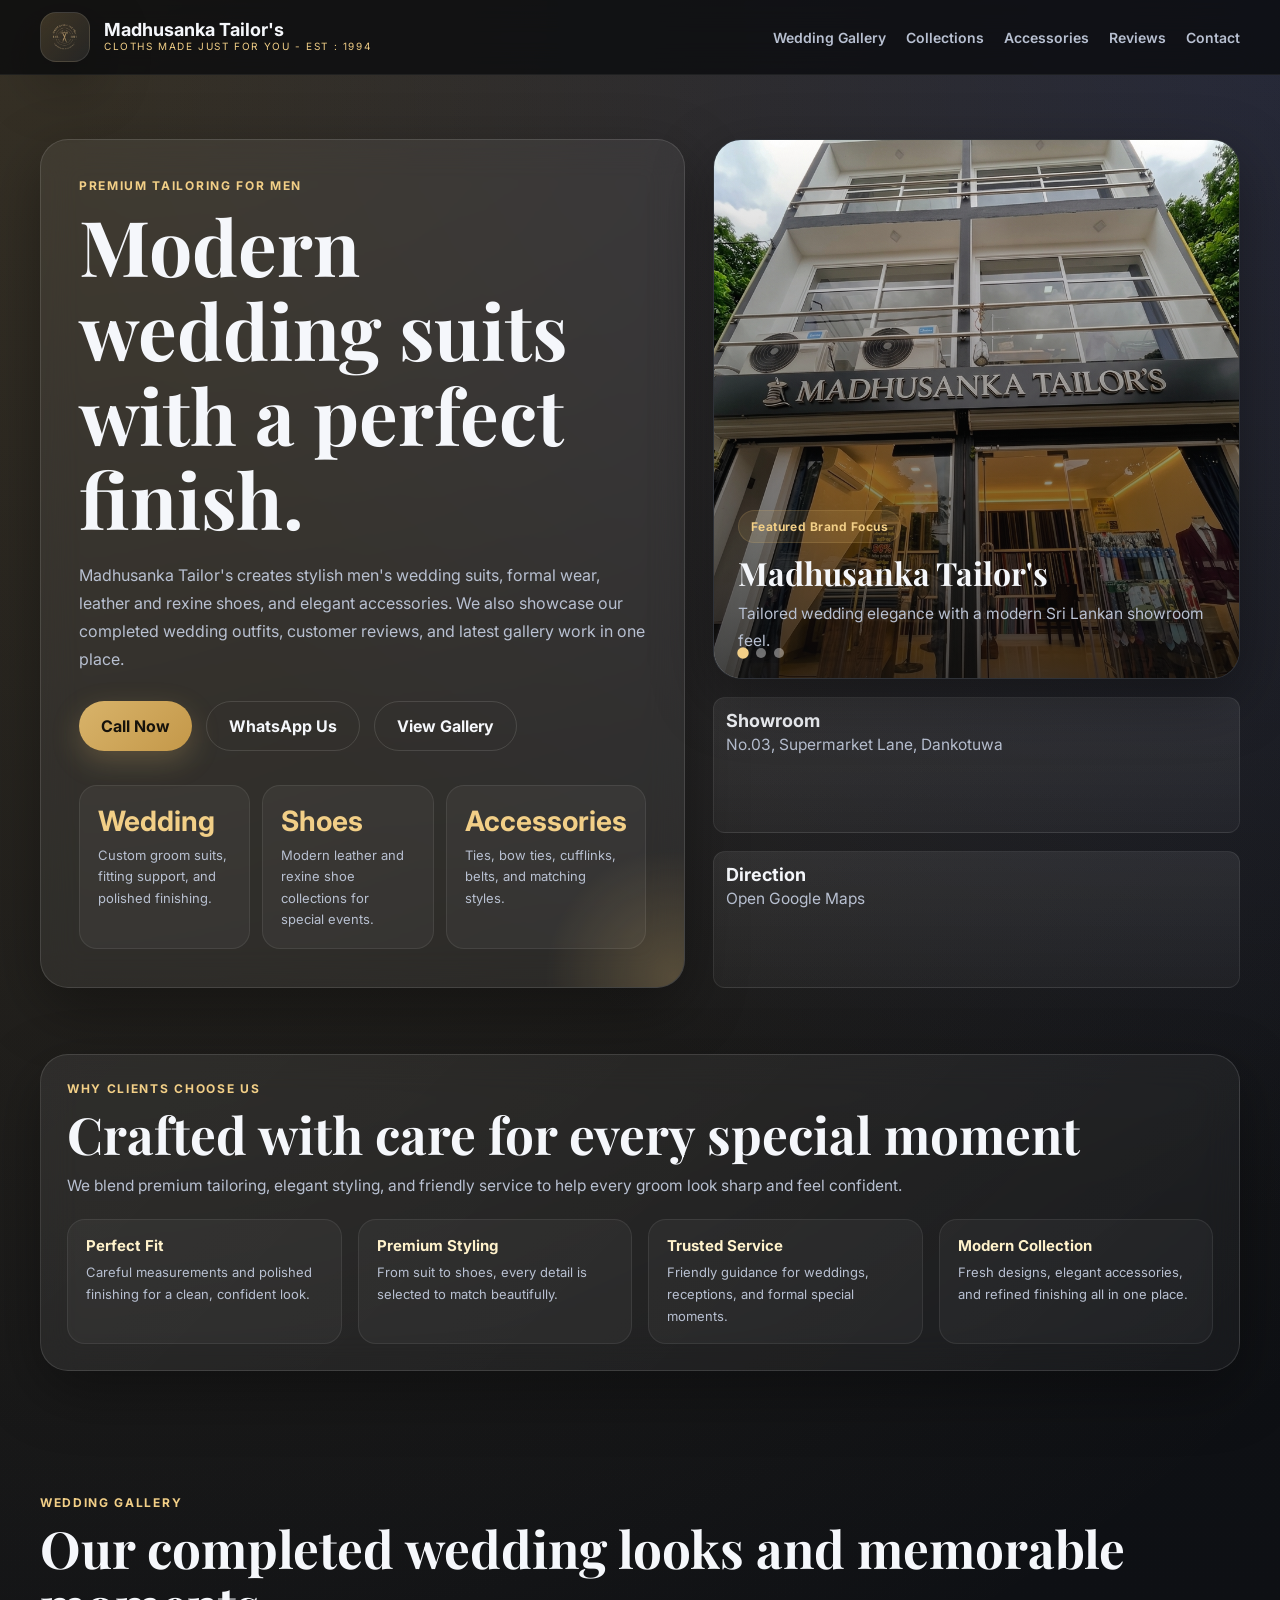
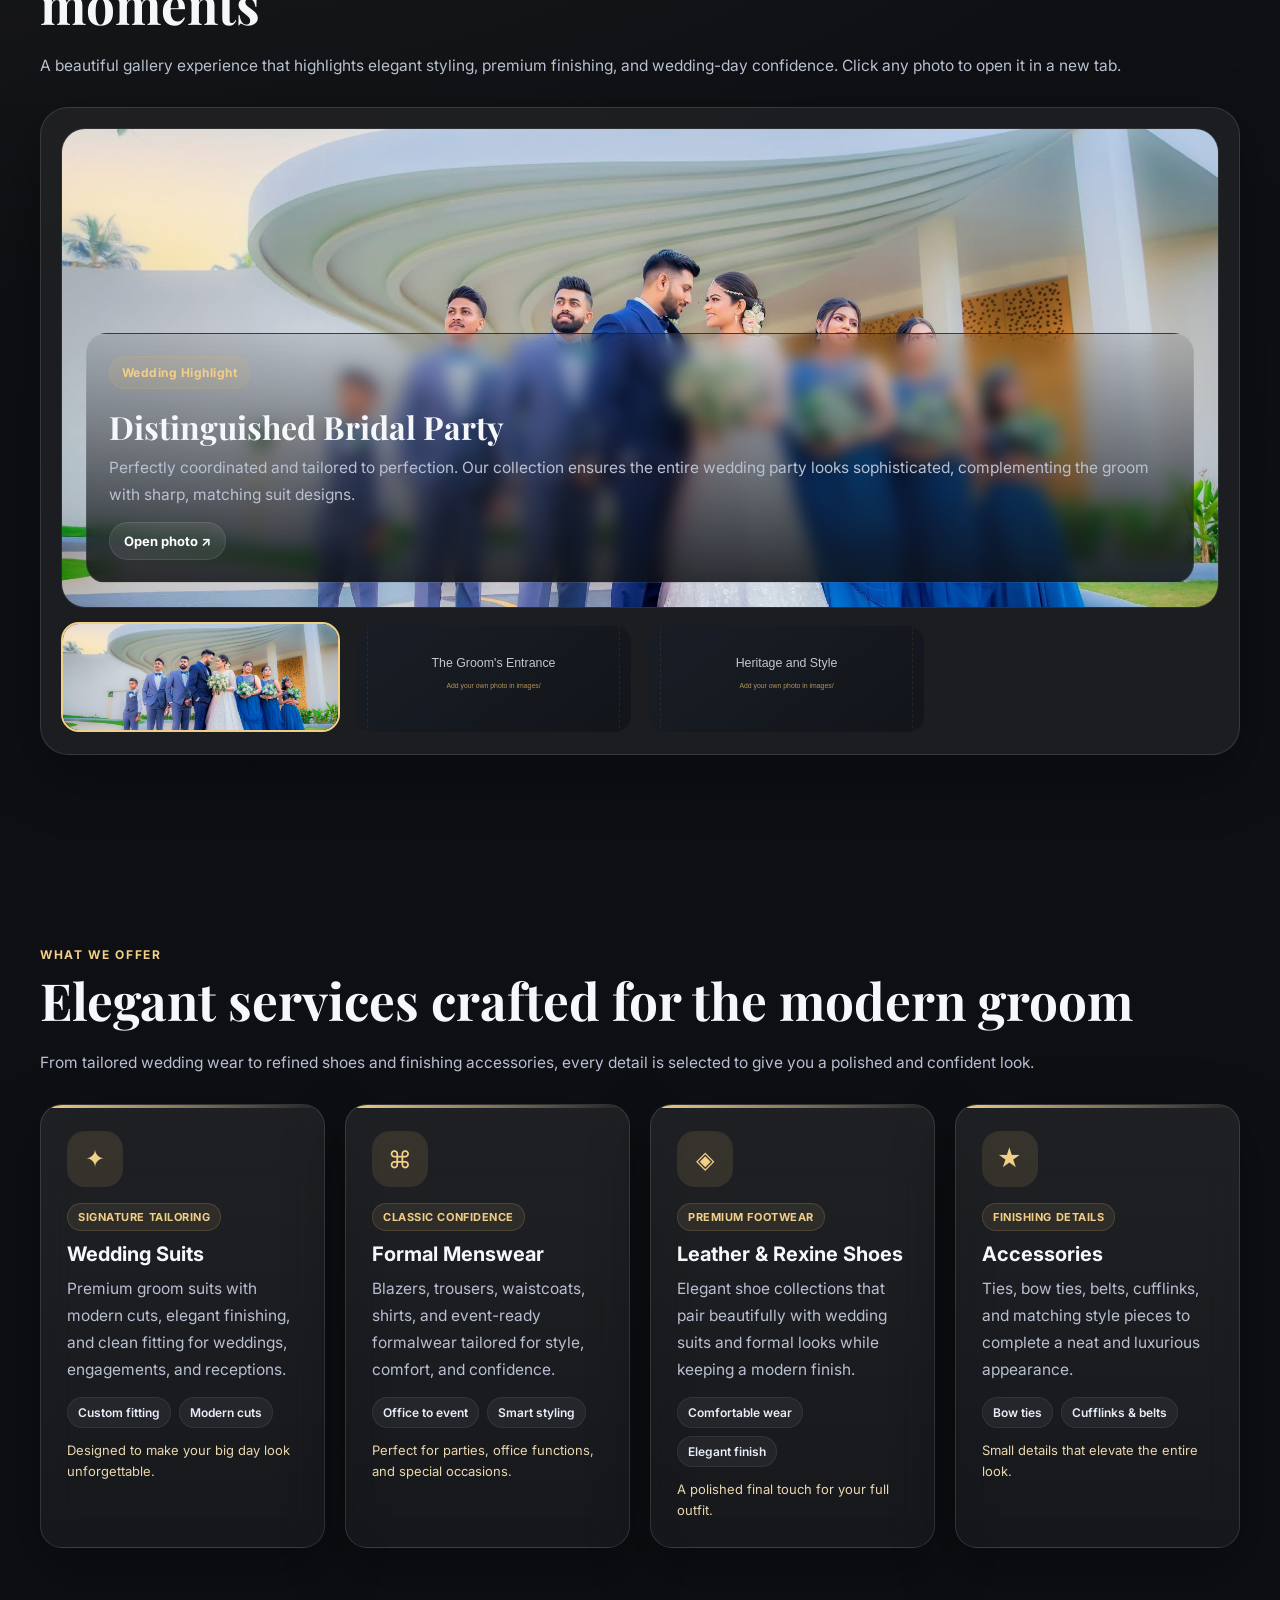
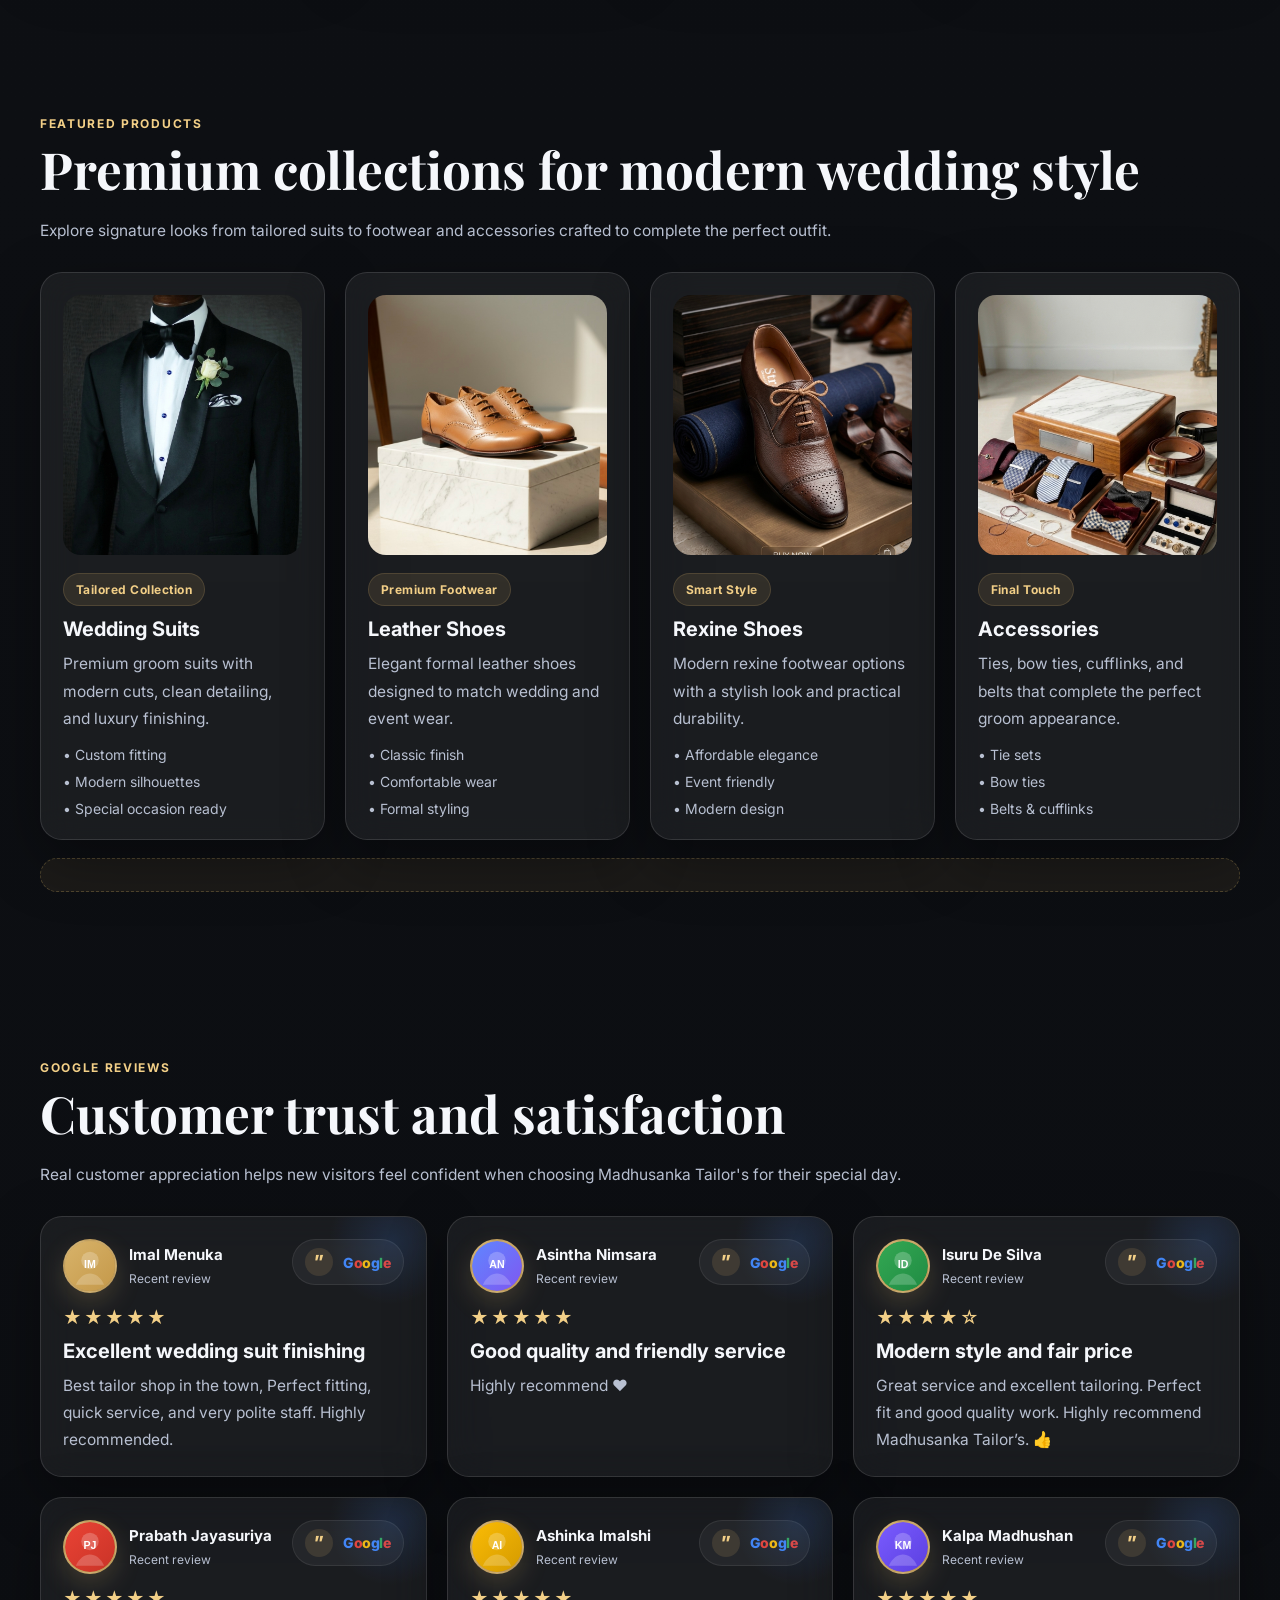
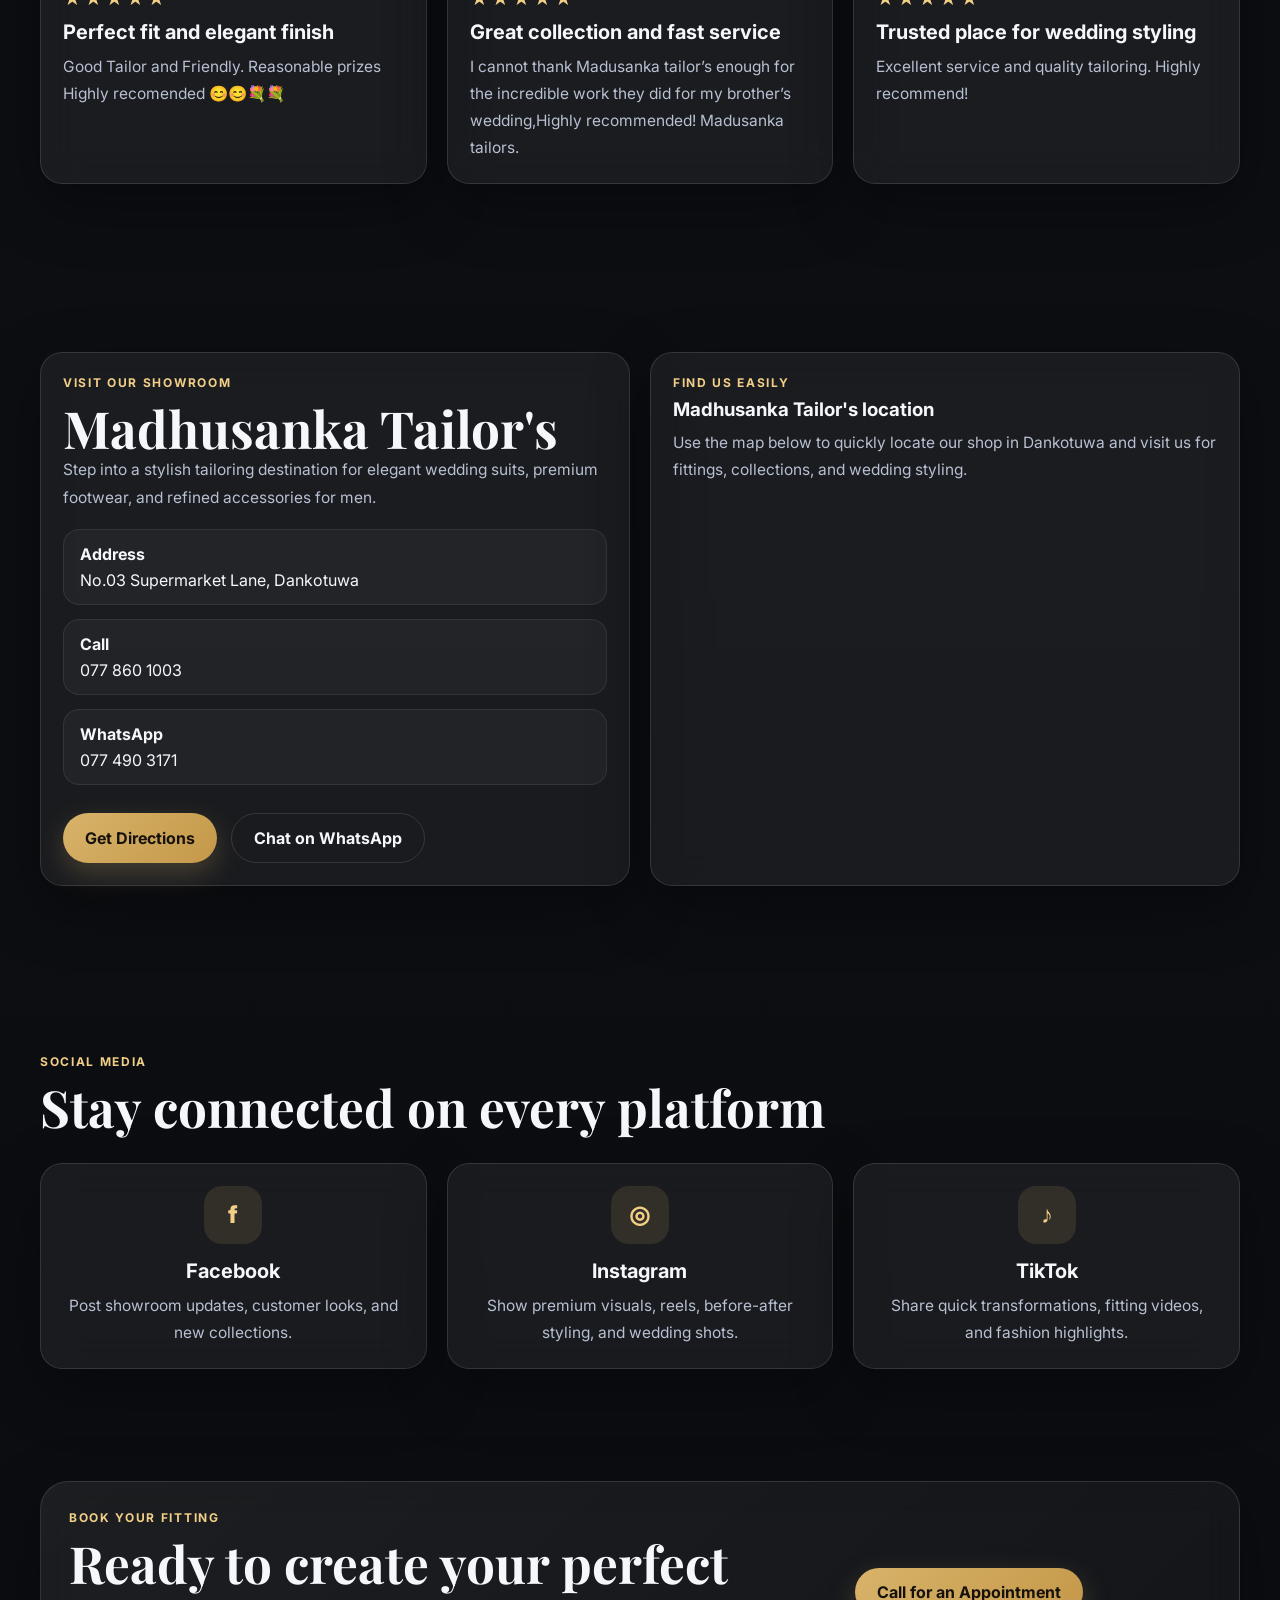
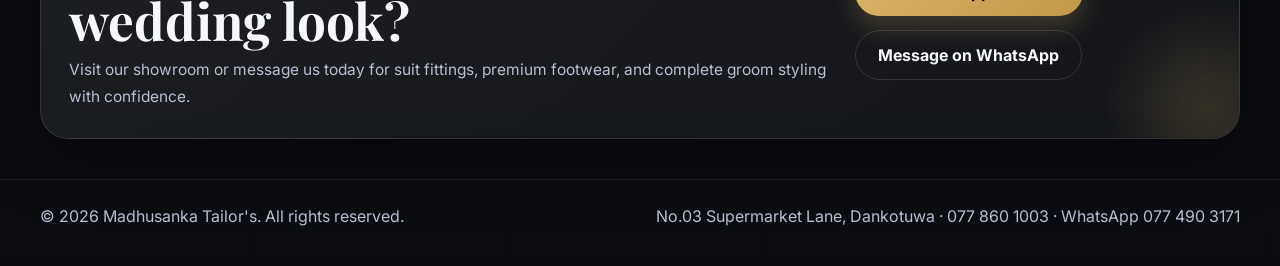
==== index.html @ 4c566489 "Initial commit" ====
<!DOCTYPE html>
<html lang="en">

<head>
  <meta charset="UTF-8" />
  <meta name="viewport" content="width=device-width, initial-scale=1.0" />
  <title>Madhusanka Tailor's</title>
  <link rel="icon" href="images/hero/brandBadge.png" type="image/png" />
  <link rel="preconnect" href="https://fonts.googleapis.com" />
  <link rel="preconnect" href="https://fonts.gstatic.com" crossorigin />
  <link
    href="https://fonts.googleapis.com/css2?family=Inter:wght@400;500;600;700;800&family=Playfair+Display:wght@600;700;800&display=swap"
    rel="stylesheet" />
  <link rel="stylesheet" href="style.css" />
</head>

<body>
  <header class="topbar">
    <div class="container nav">
      <a href="#home" class="brand">
        <div class="brand-badge">
          <img src="images/hero/brandBadge.png" alt="Madhusanka Tailor's" />
        </div>
        <div>
          <strong>Madhusanka Tailor's</strong>
          <small>cloths made just for you - EST : 1994</small>
        </div>
      </a>

      <nav class="nav-links">
        <a href="#gallery">Wedding Gallery</a>
        <a href="#collections">Collections</a>
        <a href="#accessories">Accessories</a>
        <a href="#reviews">Reviews</a>
        <a href="#contact">Contact</a>
      </nav>
    </div>
  </header>

  <main>
    <section class="hero" id="home">
      <div class="container hero-grid">
        <div class="hero-panel hero-copy">
          <div class="eyebrow">Premium tailoring for men</div>
          <h1>Modern wedding suits with a perfect finish.</h1>
          <p class="lead">
            Madhusanka Tailor's creates stylish men's wedding suits, formal wear, leather and rexine shoes, and elegant
            accessories. We also showcase our completed wedding outfits, customer reviews, and latest gallery work in
            one place.
          </p>

          <div class="btns">
            <a class="btn btn-primary" href="#" data-link="phone">Call Now</a>
            <a class="btn btn-secondary" href="#" data-link="whatsapp">WhatsApp Us</a>
            <a class="btn btn-secondary" href="#gallery">View Gallery</a>
          </div>

          <div class="hero-stats">
            <div class="stat">
              <strong>Wedding</strong>
              <span>Custom groom suits, fitting support, and polished finishing.</span>
            </div>
            <div class="stat">
              <strong>Shoes</strong>
              <span>Modern leather and rexine shoe collections for special events.</span>
            </div>
            <div class="stat">
              <strong>Accessories</strong>
              <span>Ties, bow ties, cufflinks, belts, and matching styles.</span>
            </div>
          </div>
        </div>

        <div class="hero-side">
          <div class="showcase">
            <img class="showcase-photo" id="heroSliderImage" src="images/hero/hero.png" alt="Showroom cover"
              data-fallback-label="Showroom cover" />

            <div class="hero-slider-dots" id="heroSliderDots"></div>
            <div class="showcase-text">
              <span class="tag">Featured Brand Focus</span>
              <h3>Madhusanka Tailor's</h3>
              <p>Tailored wedding elegance with a modern Sri Lankan showroom feel.</p>
            </div>
          </div>

          <div class="quick-grid">
            <div class="quick-box">
              <strong>Showroom</strong>
              <p>No.03, Supermarket Lane, Dankotuwa</p>
            </div>
            <div class="quick-box">
              <strong>Direction</strong>
              <p><a href="#" data-link="maps">Open Google Maps</a></p>
            </div>
          </div>
        </div>
      </div>
    </section>

    <section class="section section-compact">
      <div class="container">
        <div class="highlight-band reveal">
          <div class="highlight-intro">
            <div class="eyebrow">Why clients choose us</div>
            <h2>Crafted with care for every special moment</h2>
            <p>We blend premium tailoring, elegant styling, and friendly service to help every groom look sharp and feel
              confident.</p>
          </div>

          <div class="highlight-grid">
            <article class="highlight-item">
              <strong>Perfect Fit</strong>
              <span>Careful measurements and polished finishing for a clean, confident look.</span>
            </article>
            <article class="highlight-item">
              <strong>Premium Styling</strong>
              <span>From suit to shoes, every detail is selected to match beautifully.</span>
            </article>
            <article class="highlight-item">
              <strong>Trusted Service</strong>
              <span>Friendly guidance for weddings, receptions, and formal special moments.</span>
            </article>
            <article class="highlight-item">
              <strong>Modern Collection</strong>
              <span>Fresh designs, elegant accessories, and refined finishing all in one place.</span>
            </article>
          </div>
        </div>
      </div>
    </section>

    <section class="section" id="gallery">
      <div class="container">
        <div class="section-head">
          <div>
            <div class="eyebrow">Wedding gallery</div>
            <h2>Our completed wedding looks and memorable moments</h2>
          </div>
          <p>A beautiful gallery experience that highlights elegant styling, premium finishing, and wedding-day
            confidence. Click any photo to open it in a new tab.</p>
        </div>
        <div class="wedding-slider card reveal">
          <div class="slider-main">
            <a id="sliderImageLink" class="slider-image-link" href="#" target="_blank" rel="noopener noreferrer"
              aria-label="Open wedding gallery photo in a new tab">
              <img id="sliderImage" src="" alt="Wedding gallery preview" />
            </a>
            <div class="slider-overlay">
              <span class="tag">Wedding Highlight</span>
              <h3 id="sliderTitle"></h3>
              <p id="sliderText"></p>
              <a id="sliderOpenLink" class="gallery-open-btn" href="#" target="_blank" rel="noopener noreferrer">Open
                photo ↗</a>
            </div>
          </div>
          <div class="slider-thumbs" id="sliderThumbs"></div>
        </div>

        <!-- <div class="gallery-grid" id="galleryGrid"></div>
        <div class="editor-note gallery-note">Tap any main gallery card to open its own wedding photo collection in a new tab. Later, you can replace those collection photos with your own images.</div>
      </div> -->
    </section>

    <section class="section" id="collections">
      <div class="container">
        <div class="section-head">
          <div>
            <div class="eyebrow">What we offer</div>
            <h2>Elegant services crafted for the modern groom</h2>
          </div>
          <p>From tailored wedding wear to refined shoes and finishing accessories, every detail is selected to give you
            a polished and confident look.</p>
        </div>

        <div class="grid-4">
          <article class="feature reveal">
            <div class="feature-icon">✦</div>
            <span class="feature-tag">Signature tailoring</span>
            <h3>Wedding Suits</h3>
            <p>Premium groom suits with modern cuts, elegant finishing, and clean fitting for weddings, engagements, and
              receptions.</p>
            <div class="feature-list">
              <span>Custom fitting</span>
              <span>Modern cuts</span>
            </div>
            <div class="feature-note">Designed to make your big day look unforgettable.</div>
          </article>

          <article class="feature reveal">
            <div class="feature-icon">⌘</div>
            <span class="feature-tag">Classic confidence</span>
            <h3>Formal Menswear</h3>
            <p>Blazers, trousers, waistcoats, shirts, and event-ready formalwear tailored for style, comfort, and
              confidence.</p>
            <div class="feature-list">
              <span>Office to event</span>
              <span>Smart styling</span>
            </div>
            <div class="feature-note">Perfect for parties, office functions, and special occasions.</div>
          </article>

          <article class="feature reveal">
            <div class="feature-icon">◈</div>
            <span class="feature-tag">Premium footwear</span>
            <h3>Leather & Rexine Shoes</h3>
            <p>Elegant shoe collections that pair beautifully with wedding suits and formal looks while keeping a modern
              finish.</p>
            <div class="feature-list">
              <span>Comfortable wear</span>
              <span>Elegant finish</span>
            </div>
            <div class="feature-note">A polished final touch for your full outfit.</div>
          </article>

          <article class="feature reveal">
            <div class="feature-icon">★</div>
            <span class="feature-tag">Finishing details</span>
            <h3>Accessories</h3>
            <p>Ties, bow ties, belts, cufflinks, and matching style pieces to complete a neat and luxurious appearance.
            </p>
            <div class="feature-list">
              <span>Bow ties</span>
              <span>Cufflinks & belts</span>
            </div>
            <div class="feature-note">Small details that elevate the entire look.</div>
          </article>
        </div>
      </div>
    </section>

    <section class="section" id="accessories">
      <div class="container">
        <div class="section-head">
          <div>
            <div class="eyebrow">Featured products</div>
            <h2>Premium collections for modern wedding style</h2>
          </div>
          <p>Explore signature looks from tailored suits to footwear and accessories crafted to complete the perfect
            outfit.</p>
        </div>
        <div class="product-grid" id="productGrid"></div>
        <div class="editor-note">

        </div>
      </div>
    </section>

    <section class="section" id="reviews">
      <div class="container">
        <div class="section-head">
          <div>
            <div class="eyebrow">Google reviews</div>
            <h2>Customer trust and satisfaction</h2>
          </div>
          <p>Real customer appreciation helps new visitors feel confident when choosing Madhusanka Tailor's for their
            special day.</p>
        </div>
        <div class="review-grid" id="reviewGrid"></div>
      </div>
    </section>

    <section class="section" id="contact">
      <div class="container contact-grid">
        <div class="contact-card reveal">
          <div class="eyebrow">Visit our showroom</div>
          <h2>Madhusanka Tailor's</h2>
          <p>Step into a stylish tailoring destination for elegant wedding suits, premium footwear, and refined
            accessories for men.</p>

          <div class="contact-list">
            <div class="contact-item">
              <strong>Address</strong>
              <span>No.03 Supermarket Lane, Dankotuwa</span>
            </div>
            <div class="contact-item">
              <strong>Call</strong>
              <a href="#" data-link="phone">077 860 1003</a>
            </div>
            <div class="contact-item">
              <strong>WhatsApp</strong>
              <a href="#" data-link="whatsapp">077 490 3171</a>
            </div>
          </div>

          <div class="btns">
            <a class="btn btn-primary" href="#" data-link="maps">Get Directions</a>
            <a class="btn btn-secondary" href="#" data-link="whatsapp">Chat on WhatsApp</a>
          </div>
        </div>

        <div class="map-card reveal">
          <div class="eyebrow">Find us easily</div>
          <h3 style="margin-bottom: 8px">Madhusanka Tailor's location</h3>
          <p>Use the map below to quickly locate our shop in Dankotuwa and visit us for fittings, collections, and
            wedding styling.</p>
          <iframe title="Madhusanka Tailor's map preview"
            src="https://www.google.com/maps?q=Madhusanka%20Tailor's%20Dankotuwa&z=17&output=embed" loading="lazy"
            referrerpolicy="no-referrer-when-downgrade"></iframe>
        </div>
      </div>
    </section>

    <section class="section" id="socials">
      <div class="container">
        <div class="section-head">
          <div>
            <div class="eyebrow">Social media</div>
            <h2>Stay connected on every platform</h2>
          </div>
        </div>

        <div class="social-grid">
          <a class="social-card" href="https://www.facebook.com/profile.php?id=100064768060664&mibextid=wwXIfr&mibextid=wwXIfr" data-link="facebook">
            <div class="social-icon">f</div>
            <h3>Facebook</h3>
            <p>Post showroom updates, customer looks, and new collections.</p>
          </a>

          <a class="social-card" href="https://www.instagram.com/madhusanka_tailors" data-link="instagram">
            <div class="social-icon">◎</div>
            <h3>Instagram</h3>
            <p>Show premium visuals, reels, before-after styling, and wedding shots.</p>
          </a>

          <a class="social-card" href="https://www.tiktok.com/@madhusanka.tailor" data-link="tiktok">
            <div class="social-icon">♪</div>
            <h3>TikTok</h3>
            <p>Share quick transformations, fitting videos, and fashion highlights.</p>
          </a>
        </div>
      </div>
    </section>

    <section class="section section-compact">
      <div class="container">
        <div class="cta-panel reveal">
          <div>
            <div class="eyebrow">Book your fitting</div>
            <h2>Ready to create your perfect wedding look?</h2>
            <p>Visit our showroom or message us today for suit fittings, premium footwear, and complete groom styling
              with confidence.</p>
          </div>
          <div class="btns">
            <a class="btn btn-primary" href="#" data-link="phone">Call for an Appointment</a>
            <a class="btn btn-secondary" href="#" data-link="whatsapp">Message on WhatsApp</a>
          </div>
        </div>
      </div>
    </section>
  </main>

  <button class="back-to-top" id="backToTop" aria-label="Back to top">↑</button>

  <footer class="footer">
    <div class="container footer-wrap">
      <div>© <span id="year"></span> Madhusanka Tailor's. All rights reserved.</div>
      <div>No.03 Supermarket Lane, Dankotuwa · 077 860 1003 · WhatsApp 077 490 3171</div>
    </div>
  </footer>

  <script src="script.js"></script>
</body>

</html>
---- style.css ----
:root {
  --bg: #0f1115;
  --bg-soft: #161a22;
  --card: rgba(255, 255, 255, 0.06);
  --card-strong: rgba(255, 255, 255, 0.09);
  --text: #f5f7fb;
  --muted: #b8c0d1;
  --gold: #d8b36a;
  --gold-strong: #f2cf87;
  --line: rgba(255, 255, 255, 0.12);
  --shadow: 0 20px 60px rgba(0, 0, 0, 0.35);
  --radius-xl: 28px;
  --radius-lg: 22px;
  --radius-md: 16px;
  --container: 1200px;
}

* {
  box-sizing: border-box;
}

html {
  scroll-behavior: smooth;
}

body {
  margin: 0;
  font-family: Inter, sans-serif;
  background:
    radial-gradient(circle at top left, rgba(216, 179, 106, 0.2), transparent 28%),
    radial-gradient(circle at top right, rgba(96, 123, 255, 0.14), transparent 18%),
    linear-gradient(180deg, #0f1115 0%, #0b0d11 100%);
  color: var(--text);
}

a {
  color: inherit;
  text-decoration: none;
}

img {
  max-width: 100%;
  display: block;
}

button {
  font: inherit;
}

.container {
  width: min(calc(100% - 32px), var(--container));
  margin: 0 auto;
}

.section {
  padding: 84px 0;
}

.section-compact {
  padding: 28px 0 40px;
}

.section-head {
  display: flex;
  justify-content: space-between;
  align-items: end;
  gap: 20px;
  margin-bottom: 28px;
  flex-wrap: wrap;
}

.eyebrow {
  color: var(--gold-strong);
  font-weight: 700;
  letter-spacing: 0.14em;
  text-transform: uppercase;
  font-size: 12px;
  margin-bottom: 10px;
}

h1,
h2,
h3 {
  margin: 0;
  line-height: 1.1;
}

h1,
h2 {
  font-family: "Playfair Display", serif;
}

h1 {
  font-size: clamp(2.7rem, 6vw, 5.7rem);
  max-width: 10ch;
}

h2 {
  font-size: clamp(2rem, 4vw, 3.2rem);
}

p {
  margin: 0;
  color: var(--muted);
  line-height: 1.75;
  font-size: 15.5px;
}

.btns {
  display: flex;
  gap: 14px;
  flex-wrap: wrap;
  margin-top: 28px;
}

.btn {
  display: inline-flex;
  align-items: center;
  justify-content: center;
  padding: 14px 22px;
  border-radius: 999px;
  font-weight: 700;
  transition: 0.25s ease;
  border: 1px solid var(--line);
}

.btn-primary {
  background: linear-gradient(135deg, var(--gold), #c49849);
  color: #16120b;
  border: none;
  box-shadow: 0 10px 28px rgba(216, 179, 106, 0.25);
}

.btn-primary:hover {
  transform: translateY(-2px);
}

.btn-secondary:hover {
  background: rgba(255, 255, 255, 0.05);
  transform: translateY(-2px);
}

.topbar {
  position: sticky;
  top: 0;
  z-index: 40;
  backdrop-filter: blur(18px);
  background: rgba(8, 10, 13, 0.75);
  border-bottom: 1px solid rgba(255, 255, 255, 0.06);
}

.nav {
  min-height: 74px;
  display: flex;
  align-items: center;
  justify-content: space-between;
  gap: 20px;
}

.brand {
  display: flex;
  align-items: center;
  gap: 14px;
}

.brand-badge {
  width: 50px;
  height: 50px;
  border-radius: 16px;
  display: grid;
  place-items: center;
  background: linear-gradient(135deg, rgba(216, 179, 106, 0.22), rgba(255, 255, 255, 0.08));
  border: 1px solid rgba(255, 255, 255, 0.1);
  box-shadow: var(--shadow);
  color: var(--gold-strong);
  font-weight: 800;
  font-size: 20px;
}

.brand small {
  display: block;
  color: var(--gold-strong);
  letter-spacing: 0.16em;
  text-transform: uppercase;
  font-size: 10px;
  margin-bottom: 4px;
}

.brand strong {
  font-size: 18px;
}

.nav-links {
  display: flex;
  gap: 20px;
  flex-wrap: wrap;
}

.nav-links a {
  color: var(--muted);
  font-size: 14px;
  font-weight: 600;
}

.nav-links a:hover {
  color: var(--text);
}

.hero {
  padding: 64px 0 38px;
}

.hero-grid {
  display: grid;
  grid-template-columns: 1.1fr 0.9fr;
  gap: 28px;
  align-items: stretch;
}

.showcase-photo {
  position: absolute;
  inset: 0;
  width: 100%;
  height: 100%;
  object-fit: cover;
  opacity: 1;
  transition: opacity 0.8s ease, transform 0.8s ease;
}

.hero-slider-dots {
  position: absolute;
  left: 24px;
  bottom: 20px;
  z-index: 2;
  display: flex;
  gap: 8px;
}

.hero-dot {
  width: 10px;
  height: 10px;
  border-radius: 50%;
  border: none;
  padding: 0;
  background: rgba(255, 255, 255, 0.4);
  cursor: pointer;
  transition: transform 0.25s ease, background 0.25s ease;
}

.hero-dot.active {
  background: var(--gold-strong);
  transform: scale(1.15);
}

.hero-dot:hover {
  background: rgba(255, 255, 255, 0.8);
}

.hero-panel,
.card,
.feature,
.product-card,
.gallery-card,
.review-card,
.contact-card,
.social-card,
.map-card {
  background: var(--card);
  border: 1px solid var(--line);
  border-radius: var(--radius-xl);
  box-shadow: var(--shadow);
  backdrop-filter: blur(18px);
}

.reveal {
  opacity: 0;
  transform: translateY(42px) scale(0.98);
  transition: opacity 0.8s ease, transform 0.8s ease;
}

.reveal.visible {
  opacity: 1;
  transform: translateY(0) scale(1);
}

.wedding-slider {
  padding: 20px;
  margin-bottom: 24px;
  overflow: hidden;
}

.slider-main {
  position: relative;
  height: 480px;
  border-radius: 24px;
  overflow: hidden;
  border: 1px solid rgba(255, 255, 255, 0.08);
  margin-bottom: 16px;
}

.slider-image-link {
  display: block;
  width: 100%;
  height: 100%;
}

.slider-main img {
  width: 100%;
  height: 100%;
  object-fit: cover;
  transition: opacity 0.5s ease, transform 0.5s ease;
}

.slider-overlay {
  position: absolute;
  inset: auto 24px 24px 24px;
  padding: 22px;
  border-radius: 20px;
  background: linear-gradient(180deg, rgba(15, 17, 21, 0.1), rgba(15, 17, 21, 0.86));
  border: 1px solid rgba(255, 255, 255, 0.08);
  backdrop-filter: blur(8px);
}

.gallery-open-btn {
  display: inline-flex;
  align-items: center;
  justify-content: center;
  margin-top: 14px;
  padding: 10px 14px;
  border-radius: 999px;
  background: rgba(255, 255, 255, 0.08);
  border: 1px solid rgba(255, 255, 255, 0.1);
  color: #fff;
  font-size: 13px;
  font-weight: 700;
  transition: transform 0.25s ease, background 0.25s ease;
}

.gallery-open-btn:hover {
  transform: translateY(-2px);
  background: rgba(255, 255, 255, 0.14);
}

.slider-overlay h3 {
  font-family: "Playfair Display", serif;
  font-size: 2rem;
  margin: 8px 0 10px;
}

.slider-thumbs {
  display: grid;
  grid-template-columns: repeat(4, 1fr);
  gap: 14px;
}

.thumb {
  position: relative;
  height: 110px;
  border-radius: 18px;
  overflow: hidden;
  cursor: pointer;
  border: 2px solid transparent;
  transition: transform 0.25s ease, border-color 0.25s ease, opacity 0.25s ease;
  opacity: 0.78;
  background: transparent;
  padding: 0;
  appearance: none;
}

.thumb img {
  width: 100%;
  height: 100%;
  object-fit: cover;
}

.thumb.active {
  border-color: var(--gold-strong);
  opacity: 1;
  transform: translateY(-2px);
}

.thumb:hover {
  opacity: 1;
  transform: translateY(-2px);
}

.hero-copy {
  padding: 38px;
  display: flex;
  flex-direction: column;
  justify-content: center;
  min-height: 620px;
  position: relative;
  overflow: hidden;
}

.hero-copy::after {
  content: "";
  position: absolute;
  inset: auto -120px -120px auto;
  width: 260px;
  height: 260px;
  background: radial-gradient(circle, rgba(216, 179, 106, 0.25), transparent 70%);
  pointer-events: none;
}

.lead {
  max-width: 60ch;
  margin-top: 20px;
  font-size: 16px;
}

.hero-stats {
  display: grid;
  grid-template-columns: repeat(3, 1fr);
  gap: 12px;
  margin-top: 34px;
}

.stat {
  padding: 18px;
  border-radius: 18px;
  background: rgba(255, 255, 255, 0.045);
  border: 1px solid rgba(255, 255, 255, 0.08);
}

.stat strong {
  display: block;
  font-size: 28px;
  color: var(--gold-strong);
  margin-bottom: 6px;
}

.stat span {
  color: var(--muted);
  font-size: 13px;
  line-height: 1.5;
}

.hero-side {
  display: grid;
  gap: 18px;
  grid-template-rows: 1.3fr 0.7fr;
}

.showcase {
  position: relative;
  min-height: 380px;
  overflow: hidden;
  border-radius: var(--radius-xl);
  background: #12161d;
  border: 1px solid var(--line);
  box-shadow: var(--shadow);
}

.showcase::after {
  content: "";
  position: absolute;
  inset: 0;
  background: linear-gradient(180deg, rgba(10, 10, 10, 0), rgba(10, 10, 10, 0.75));
}

.showcase-photo {
  position: absolute;
  inset: 0;
  width: 100%;
  height: 100%;
  object-fit: cover;
}

.showcase-text {
  position: absolute;
  inset: auto 24px 24px 24px;
  z-index: 1;
}

.showcase-text h3 {
  font-family: "Playfair Display", serif;
  font-size: 2rem;
  margin-bottom: 10px;
}

.quick-grid {
  display: grid;
  grid-template-columns: repeat(1, 2fr);
  gap: 18px;
}

.quick-box {
  padding: 12px;
  border-radius: 12px;
  background: linear-gradient(180deg, rgba(255, 255, 255, 0.08), rgba(255, 255, 255, 0.04));
  border: 1px solid rgba(255, 255, 255, 0.08);
}

.quick-box strong {
  display: block;
  font-size: 18px;
}

.highlight-band,
.cta-panel {
  background: linear-gradient(135deg, rgba(255, 255, 255, 0.07), rgba(255, 255, 255, 0.035));
  border: 1px solid var(--line);
  border-radius: var(--radius-xl);
  box-shadow: var(--shadow);
  backdrop-filter: blur(18px);
}

.highlight-band {
  padding: 26px;
}

.highlight-intro {
  margin-bottom: 20px;
}

.highlight-intro h2 {
  margin-bottom: 10px;
}

.highlight-grid {
  display: grid;
  grid-template-columns: repeat(4, 1fr);
  gap: 16px;
}

.highlight-item {
  padding: 16px 18px;
  border-radius: 18px;
  background: rgba(255, 255, 255, 0.04);
  border: 1px solid rgba(255, 255, 255, 0.08);
}

.highlight-item strong {
  display: block;
  color: #fff2cb;
  margin-bottom: 6px;
  font-size: 15px;
}

.highlight-item span {
  color: var(--muted);
  font-size: 13px;
  line-height: 1.6;
}

.cta-panel {
  padding: 28px;
  display: flex;
  justify-content: space-between;
  align-items: center;
  gap: 18px;
  overflow: hidden;
  position: relative;
}

.cta-panel::after {
  content: "";
  position: absolute;
  inset: auto -80px -80px auto;
  width: 220px;
  height: 220px;
  background: radial-gradient(circle, rgba(216, 179, 106, 0.18), transparent 68%);
  pointer-events: none;
}

.cta-panel h2 {
  margin-bottom: 8px;
}

.back-to-top {
  position: fixed;
  right: 20px;
  bottom: 20px;
  width: 46px;
  height: 46px;
  border: none;
  border-radius: 50%;
  display: grid;
  place-items: center;
  background: linear-gradient(135deg, var(--gold), #c49849);
  color: #17120a;
  font-size: 20px;
  font-weight: 800;
  box-shadow: 0 16px 30px rgba(216, 179, 106, 0.28);
  cursor: pointer;
  opacity: 0;
  transform: translateY(14px);
  pointer-events: none;
  transition: opacity 0.25s ease, transform 0.25s ease;
  z-index: 60;
}

.back-to-top.visible {
  opacity: 1;
  transform: translateY(0);
  pointer-events: auto;
}

.grid-4,
.product-grid,
.gallery-grid,
.review-grid,
.contact-grid,
.social-grid {
  display: grid;
  gap: 20px;
}

.grid-4 {
  grid-template-columns: repeat(4, 1fr);
}

.product-grid {
  grid-template-columns: repeat(4, 1fr);
}

.gallery-grid {
  grid-template-columns: repeat(3, 1fr);
}

.review-grid {
  grid-template-columns: repeat(3, 1fr);
}

.contact-grid {
  grid-template-columns: 1fr 1fr;
}

.social-grid {
  grid-template-columns: repeat(3, 1fr);
}

.feature {
  padding: 26px;
  border-radius: var(--radius-lg);
  position: relative;
  overflow: hidden;
  background: linear-gradient(180deg, rgba(255, 255, 255, 0.075), rgba(255, 255, 255, 0.04));
  transition: transform 0.3s ease, box-shadow 0.3s ease, border-color 0.3s ease;
}

.feature::before {
  content: "";
  position: absolute;
  inset: 0 0 auto 0;
  height: 3px;
  background: linear-gradient(90deg, var(--gold-strong), rgba(255, 255, 255, 0));
}

.feature:hover {
  transform: translateY(-8px);
  border-color: rgba(216, 179, 106, 0.22);
  box-shadow: 0 22px 48px rgba(0, 0, 0, 0.34);
}

.feature-icon {
  width: 56px;
  height: 56px;
  border-radius: 18px;
  display: grid;
  place-items: center;
  background: rgba(216, 179, 106, 0.13);
  color: var(--gold-strong);
  margin-bottom: 16px;
  font-size: 24px;
}

.feature-tag {
  display: inline-flex;
  margin-bottom: 12px;
  padding: 6px 10px;
  border-radius: 999px;
  background: rgba(216, 179, 106, 0.1);
  border: 1px solid rgba(216, 179, 106, 0.18);
  color: var(--gold-strong);
  font-size: 11px;
  font-weight: 700;
  letter-spacing: 0.05em;
  text-transform: uppercase;
}

.feature h3,
.product-card h3,
.review-card h3,
.contact-card h3,
.social-card h3 {
  font-size: 20px;
  margin-bottom: 10px;
}

.feature p {
  margin-bottom: 14px;
}

.feature-list {
  display: flex;
  flex-wrap: wrap;
  gap: 8px;
  margin-bottom: 12px;
}

.feature-list span {
  padding: 7px 10px;
  border-radius: 999px;
  background: rgba(255, 255, 255, 0.05);
  border: 1px solid rgba(255, 255, 255, 0.07);
  color: #e7edf9;
  font-size: 12px;
  font-weight: 600;
}

.feature-note {
  color: #ead7ae;
  font-size: 13px;
  line-height: 1.6;
}

.product-card,
.review-card,
.contact-card,
.social-card,
.map-card {
  padding: 22px;
  border-radius: var(--radius-lg);
}

.product-image,
.gallery-image {
  height: 260px;
  border-radius: 18px;
  overflow: hidden;
  margin-bottom: 18px;
  position: relative;
}

.product-image img,
.gallery-image img {
  width: 100%;
  height: 100%;
  object-fit: cover;
  transition: transform 0.45s ease;
}

.product-card:hover img,
.gallery-card:hover img {
  transform: scale(1.05);
}

.tag {
  display: inline-flex;
  padding: 8px 12px;
  border-radius: 999px;
  background: rgba(216, 179, 106, 0.12);
  color: var(--gold-strong);
  border: 1px solid rgba(216, 179, 106, 0.18);
  font-size: 12px;
  font-weight: 700;
  letter-spacing: 0.04em;
  margin-bottom: 12px;
}

.muted-list {
  display: grid;
  gap: 10px;
  margin-top: 14px;
}

.muted-list span {
  color: var(--muted);
  font-size: 14px;
}

.gallery-card {
  overflow: hidden;
  border-radius: 24px;
  position: relative;
  transition: transform 0.35s ease, box-shadow 0.35s ease, border-color 0.35s ease;
}

.gallery-card:hover {
  transform: translateY(-8px);
  border-color: rgba(216, 179, 106, 0.22);
  box-shadow: 0 24px 52px rgba(0, 0, 0, 0.34);
}

.gallery-link {
  display: block;
  height: 100%;
}

.gallery-overlay {
  position: absolute;
  inset: auto 14px 14px 14px;
  display: flex;
  justify-content: space-between;
  align-items: center;
  gap: 12px;
  flex-wrap: wrap;
  padding: 12px 14px;
  border-radius: 16px;
  background: linear-gradient(180deg, rgba(15, 17, 21, 0.24), rgba(15, 17, 21, 0.88));
  border: 1px solid rgba(255, 255, 255, 0.08);
  opacity: 0;
  transform: translateY(10px);
  transition: opacity 0.3s ease, transform 0.3s ease;
}

.gallery-link:hover .gallery-overlay {
  opacity: 1;
  transform: translateY(0);
}

.gallery-open {
  color: #ffffff;
  font-size: 12px;
  font-weight: 700;
}

.gallery-content {
  padding: 22px;
}

.gallery-note {
  margin-top: 18px;
}

.review-card {
  position: relative;
  overflow: hidden;
  transition: transform 0.35s ease, box-shadow 0.35s ease, border-color 0.35s ease;
}

.review-card.reveal {
  transform: translateY(55px) scale(0.97);
}

.review-card.reveal.visible {
  transform: translateY(0) scale(1);
}

.review-card:hover {
  transform: translateY(-8px);
  border-color: rgba(216, 179, 106, 0.22);
  box-shadow: 0 24px 52px rgba(0, 0, 0, 0.38);
}

.review-card::before {
  content: "";
  position: absolute;
  inset: -40px -30px auto auto;
  width: 130px;
  height: 130px;
  background: radial-gradient(circle, rgba(66, 133, 244, 0.16), transparent 68%);
  pointer-events: none;
}

.review-top {
  display: flex;
  justify-content: space-between;
  align-items: flex-start;
  gap: 16px;
  margin-bottom: 14px;
}

.review-user {
  display: flex;
  align-items: center;
  gap: 12px;
}

.review-avatar {
  width: 54px;
  height: 54px;
  border-radius: 50%;
  display: block;
  object-fit: cover;
  flex: 0 0 54px;
  border: 2px solid rgba(255, 255, 255, 0.1);
  background: linear-gradient(135deg, rgba(216, 179, 106, 0.95), rgba(196, 152, 73, 0.9));
  box-shadow: 0 10px 26px rgba(216, 179, 106, 0.2);
}

.review-meta strong {
  display: block;
  font-size: 15px;
  margin-bottom: 3px;
}

.review-meta span {
  color: var(--muted);
  font-size: 12px;
}

.review-brand {
  display: inline-flex;
  align-items: center;
  gap: 10px;
  padding: 8px 12px;
  border-radius: 999px;
  background: rgba(255, 255, 255, 0.05);
  border: 1px solid rgba(255, 255, 255, 0.08);
}

.quote-stamp {
  width: 28px;
  height: 28px;
  border-radius: 50%;
  display: grid;
  place-items: center;
  background: rgba(216, 179, 106, 0.14);
  color: var(--gold-strong);
  font-size: 18px;
  font-weight: 800;
  line-height: 1;
}

.google-word {
  display: inline-flex;
  align-items: center;
  font-size: 14px;
  font-weight: 800;
  letter-spacing: -0.03em;
}

.g-blue { color: #4285f4; }
.g-red { color: #ea4335; }
.g-yellow { color: #fbbc05; }
.g-green { color: #34a853; }

.rating-row {
  display: flex;
  align-items: center;
  gap: 12px;
  margin-bottom: 12px;
}

.rating {
  color: var(--gold-strong);
  font-size: 18px;
  letter-spacing: 2px;
}

.contact-card p + p {
  margin-top: 10px;
}

.contact-card iframe,
.map-card iframe {
  width: 100%;
  min-height: 340px;
  border: 0;
  border-radius: 18px;
  margin-top: 16px;
}

.contact-list {
  display: grid;
  gap: 14px;
  margin-top: 18px;
}

.contact-item {
  padding: 14px 16px;
  border: 1px solid rgba(255, 255, 255, 0.08);
  border-radius: 16px;
  background: rgba(255, 255, 255, 0.04);
}

.contact-item strong {
  display: block;
  margin-bottom: 6px;
}

.social-card {
  text-align: center;
}

.social-icon {
  width: 58px;
  height: 58px;
  margin: 0 auto 16px;
  display: grid;
  place-items: center;
  border-radius: 18px;
  background: rgba(216, 179, 106, 0.13);
  color: var(--gold-strong);
  font-size: 24px;
  font-weight: 800;
}

.footer {
  border-top: 1px solid rgba(255, 255, 255, 0.08);
  padding: 26px 0 40px;
  color: var(--muted);
}

.footer-wrap {
  display: flex;
  justify-content: space-between;
  gap: 16px;
  flex-wrap: wrap;
  align-items: center;
}

.editor-note {
  margin-top: 18px;
  padding: 16px 18px;
  border-radius: 18px;
  background: rgba(216, 179, 106, 0.08);
  border: 1px dashed rgba(216, 179, 106, 0.28);
  color: #ead7ae;
  font-size: 14px;
  line-height: 1.7;
}

.editor-note code {
  color: #fff4d1;
}

@media (max-width: 1080px) {
  .hero-grid,
  .contact-grid,
  .grid-4,
  .product-grid,
  .gallery-grid,
  .review-grid,
  .social-grid,
  .highlight-grid {
    grid-template-columns: 1fr 1fr;
  }

  .hero-grid {
    grid-template-columns: 1fr;
  }

  .cta-panel {
    flex-direction: column;
    align-items: flex-start;
  }
}

@media (max-width: 720px) {
  .wedding-slider {
    padding: 12px;
    margin-bottom: 18px;
  }

  .slider-main {
    height: 260px;
    border-radius: 18px;
    margin-bottom: 12px;
  }

  .slider-overlay {
    inset: auto 12px 12px 12px;
    padding: 14px;
    border-radius: 14px;
  }

  .slider-overlay h3 {
    font-size: 1.2rem;
    line-height: 1.25;
    margin: 6px 0 8px;
  }

  .slider-overlay p {
    font-size: 13px;
    line-height: 1.5;
  }

  .gallery-open-btn {
    margin-top: 10px;
    padding: 9px 12px;
    font-size: 12px;
  }

  .hero-slider-dots {
    left: 14px;
    bottom: 12px;
    gap: 6px;
  }

  .hero-dot {
    width: 8px;
    height: 8px;
  }

  .slider-thumbs {
    grid-template-columns: repeat(2, 1fr);
    gap: 10px;
  }

  .thumb {
    height: 80px;
    border-radius: 14px;
  }

  .nav {
    flex-direction: column;
    align-items: flex-start;
    padding: 16px 0;
  }

  .nav-links {
    gap: 12px 16px;
  }

  .hero-copy {
    padding: 26px;
    min-height: auto;
  }

  .hero-stats,
  .quick-grid,
  .grid-4,
  .product-grid,
  .gallery-grid,
  .review-grid,
  .contact-grid,
  .social-grid,
  .highlight-grid {
    grid-template-columns: 1fr;
  }

  .review-top,
  .review-foot,
  .cta-panel {
    flex-direction: column;
    align-items: flex-start;
  }

  .section {
    padding: 66px 0;
  }

  .section-compact {
    padding: 22px 0 34px;
  }
}

@media (max-width: 480px) {
  .wedding-slider {
    padding: 10px;
  }

  .slider-main {
    height: 220px;
    border-radius: 16px;
  }

  .slider-overlay {
    inset: auto 10px 10px 10px;
    padding: 12px;
  }

  .slider-overlay h3 {
    font-size: 1rem;
  }

  .slider-overlay p {
    font-size: 12px;
  }

  .slider-thumbs {
    gap: 8px;
  }

  .thumb {
    height: 72px;
    border-radius: 12px;
  }
}
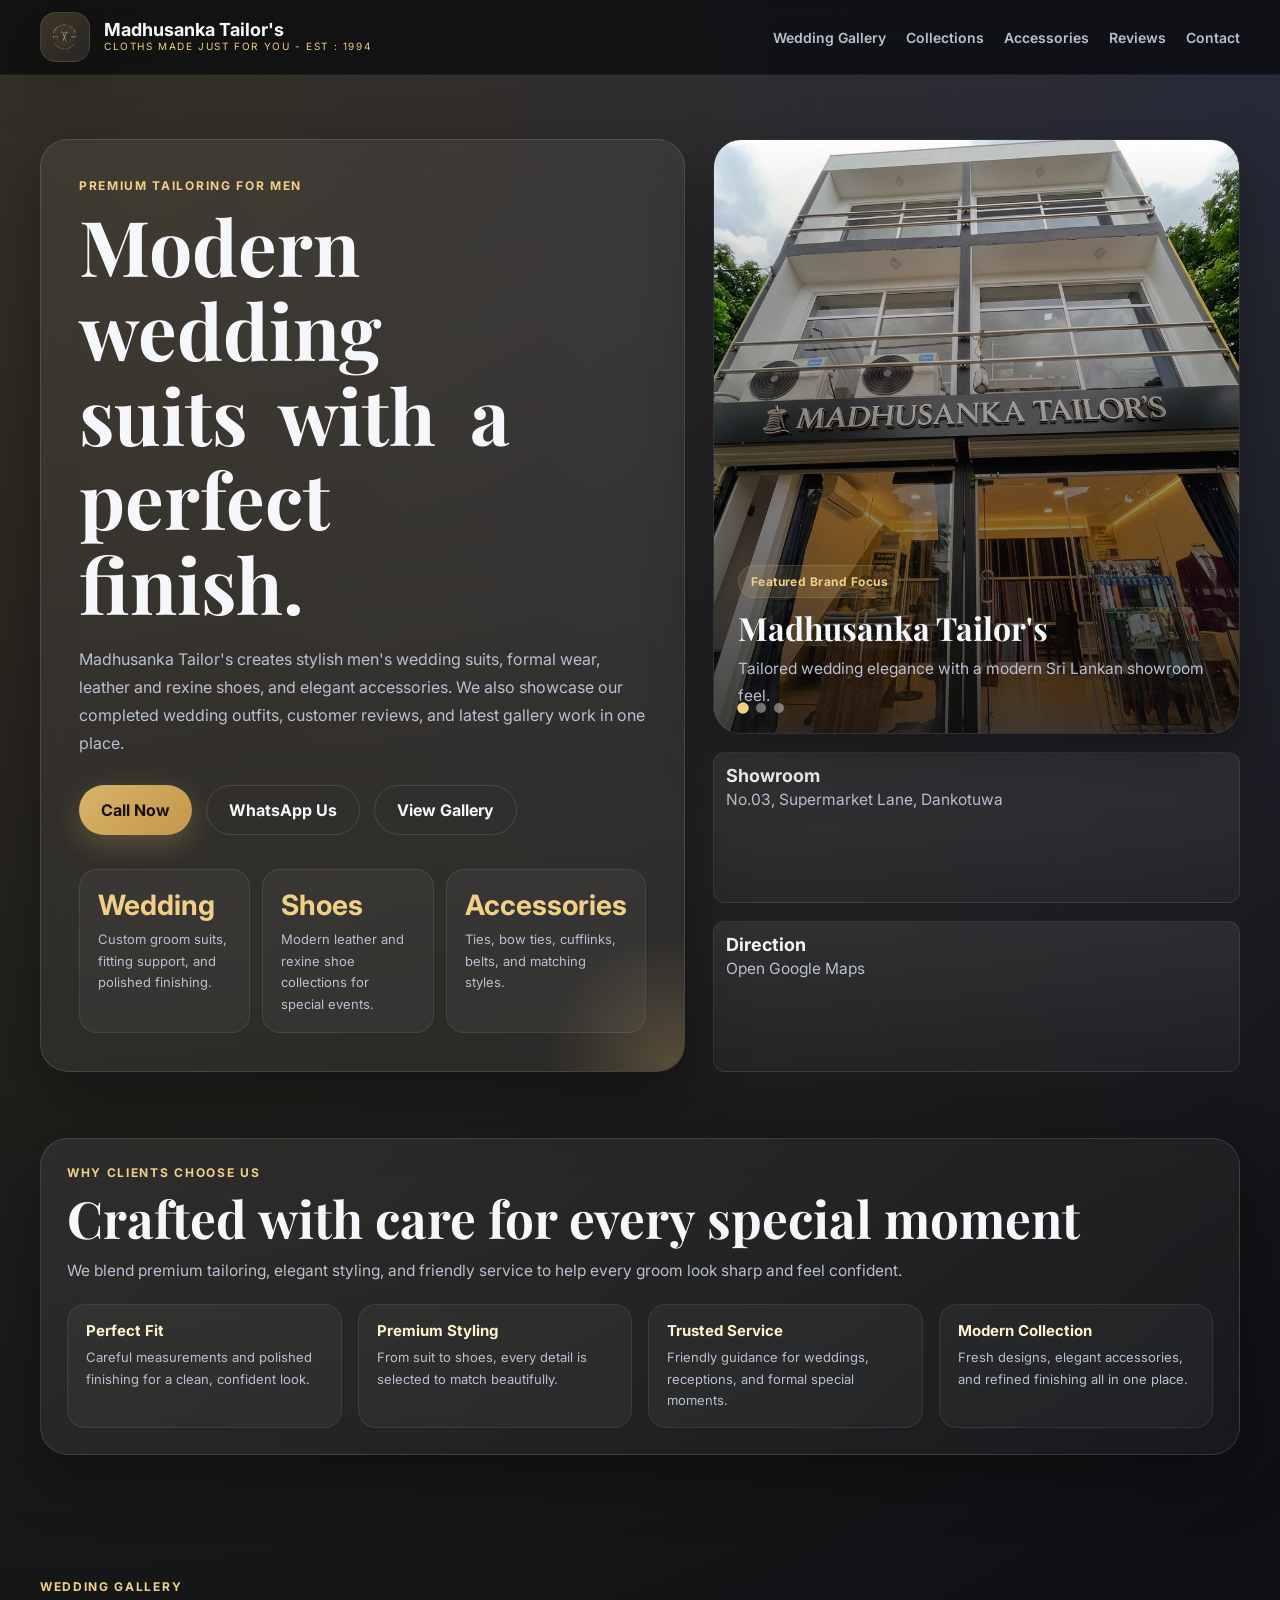
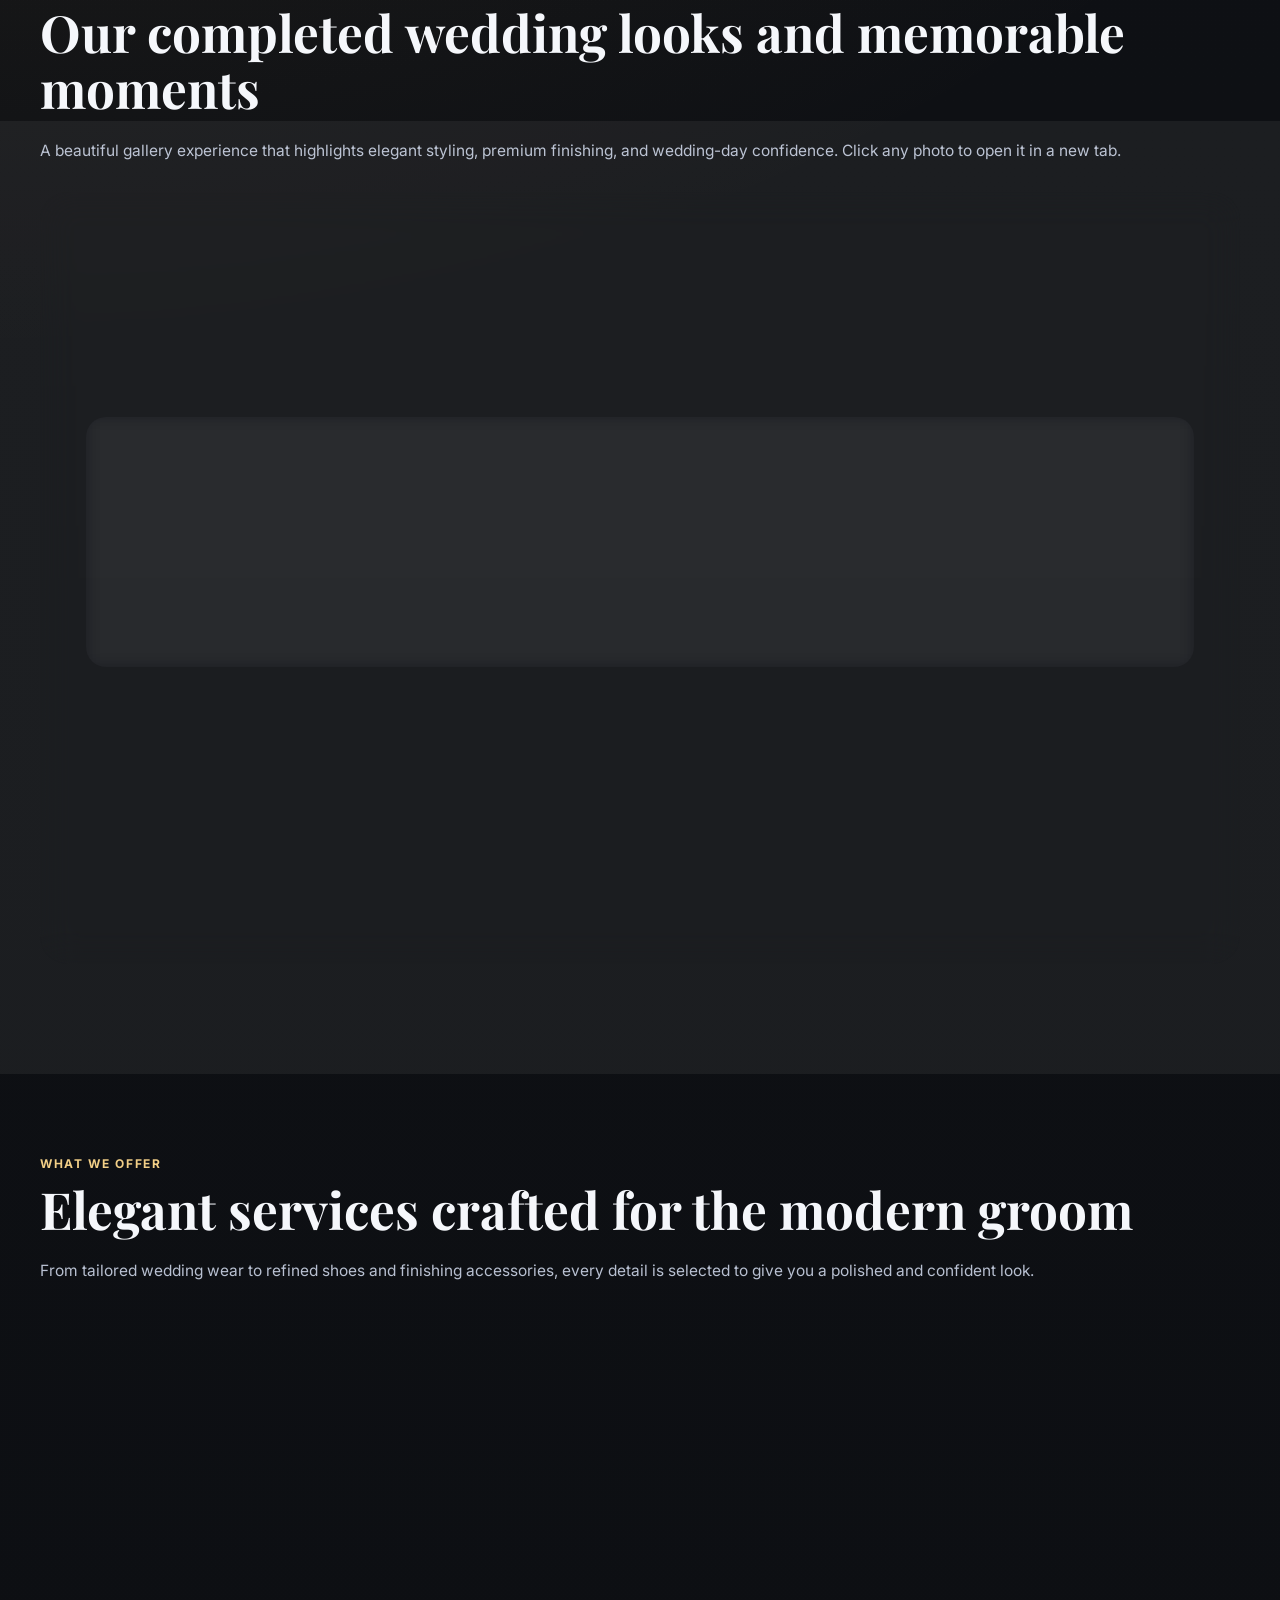
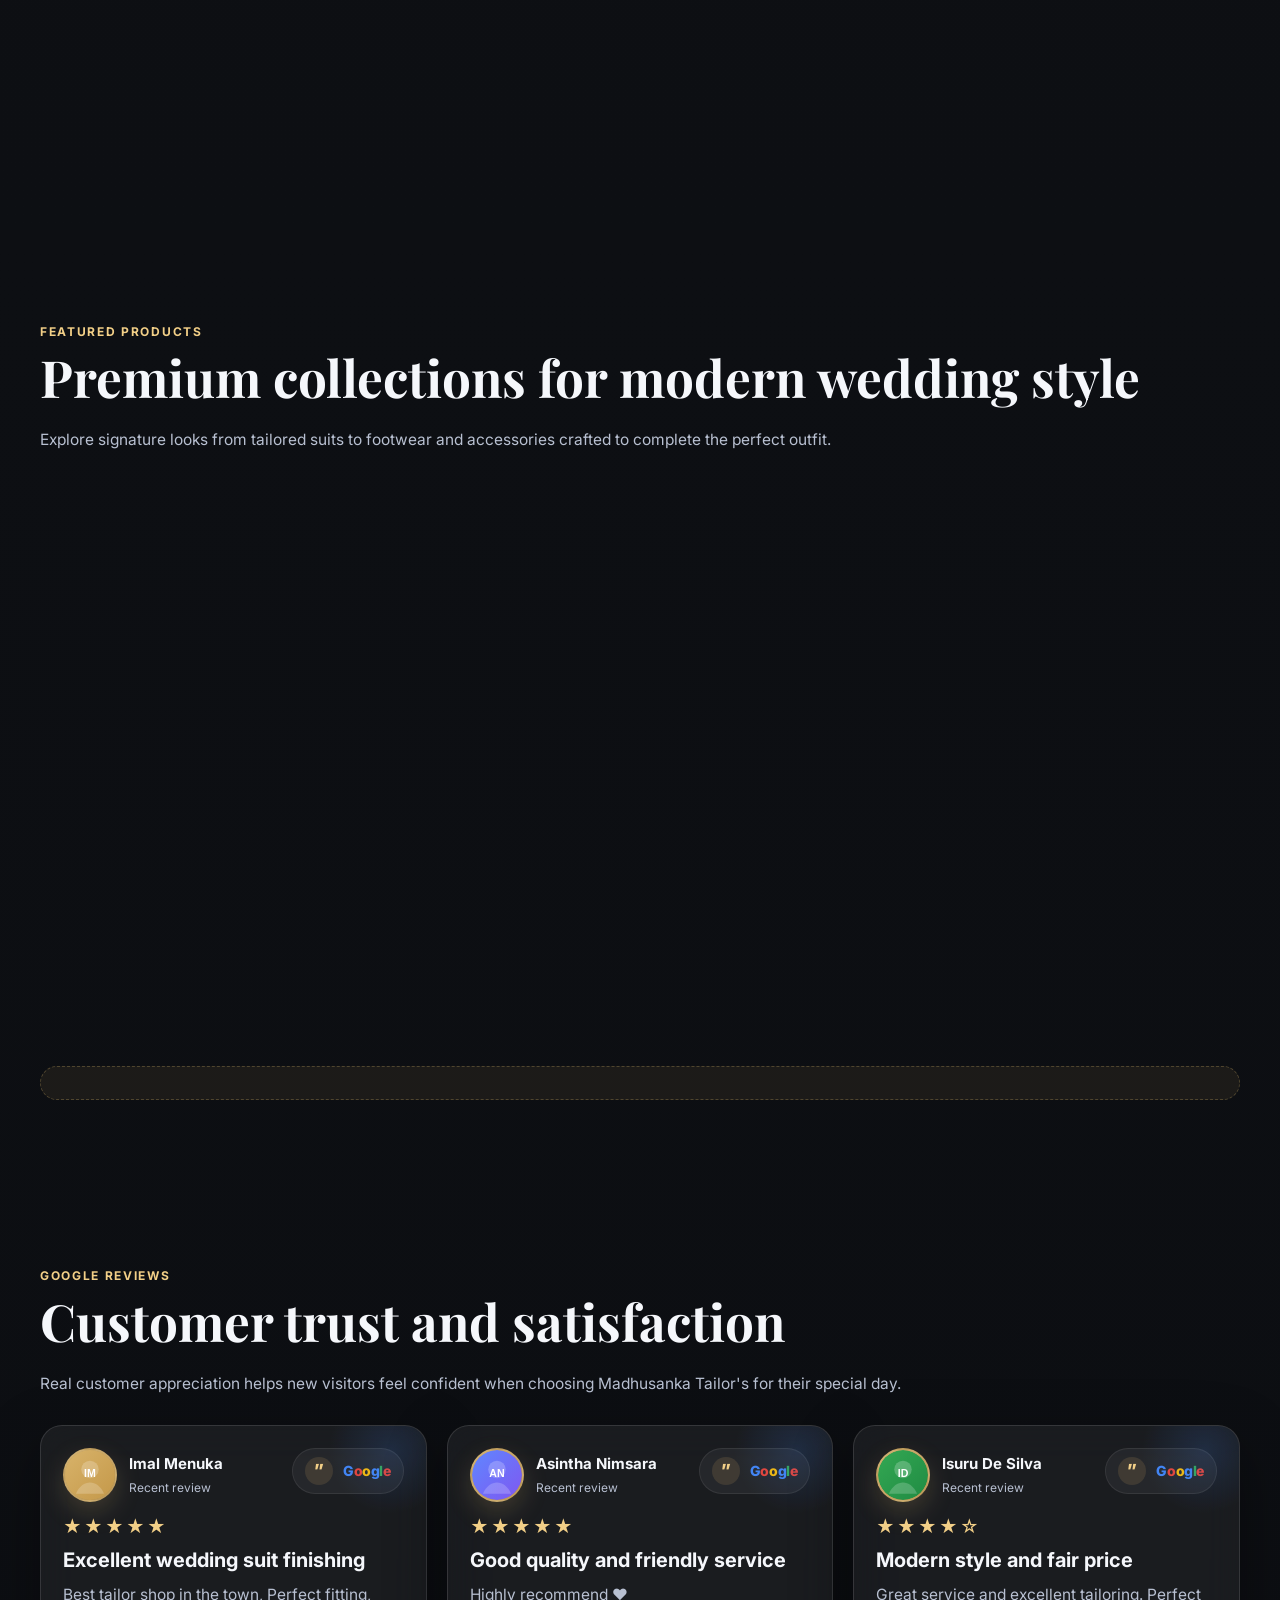
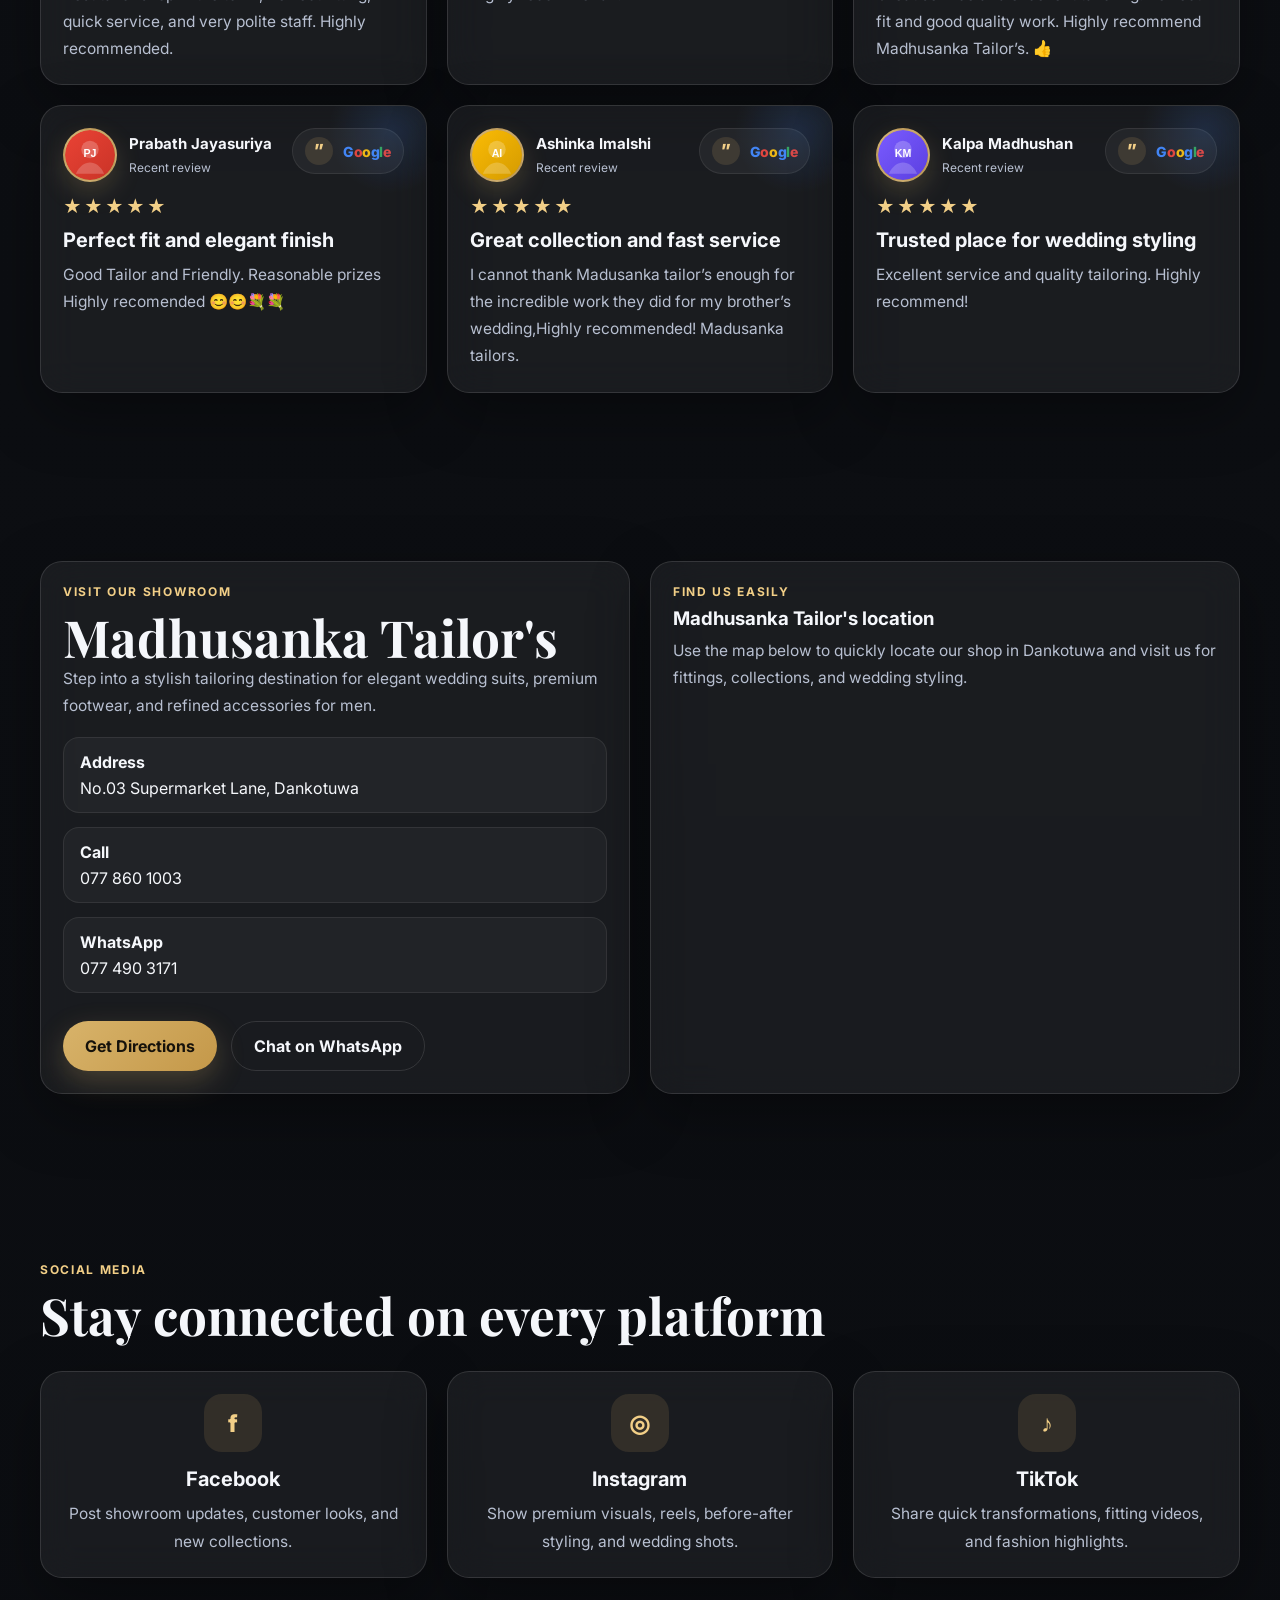
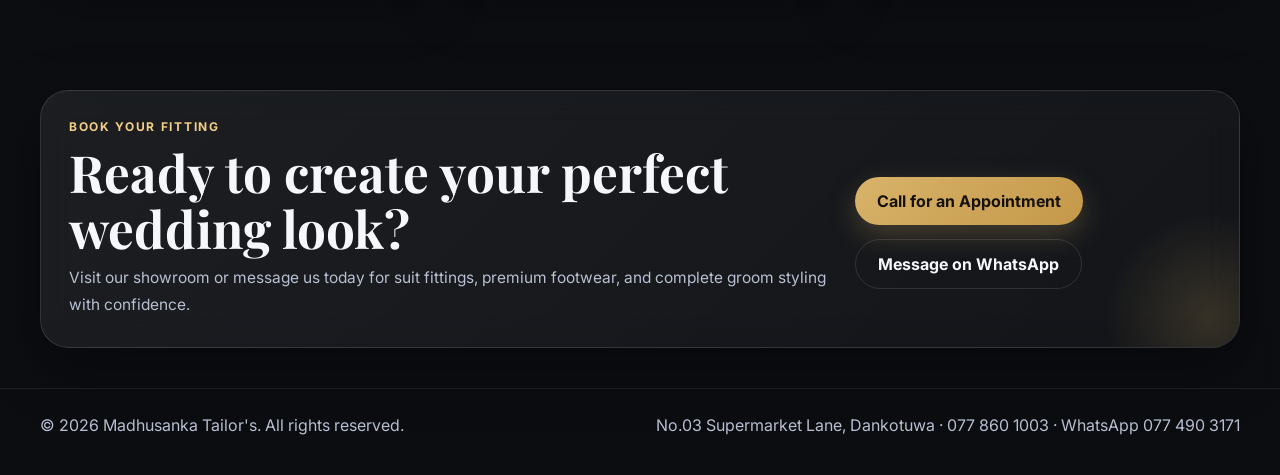
==== commit 5e413310: "Clean project and add more photos" ====
--- a/index.html
+++ b/index.html
@@ -10,8 +10,12 @@
   <link rel="preconnect" href="https://fonts.gstatic.com" crossorigin />
   <link
     href="https://fonts.googleapis.com/css2?family=Inter:wght@400;500;600;700;800&family=Playfair+Display:wght@600;700;800&display=swap"
-    rel="stylesheet" />
+    rel="stylesheet" media="print" onload="this.media='all'" />
   <link rel="stylesheet" href="style.css" />
+  <link rel="preload" as="image" href="images/hero/brandBadge.png" />
+  <link rel="preload" as="image" href="images/hero/hero.png" />
+  <meta name="theme-color" content="#0f1115" />
+  <meta name="description" content="Premium tailoring for men - Modern wedding suits with perfect finish. Madhusanka Tailor's creates stylish wedding groom suits, formal wear, leather and rexine shoes, and elegant accessories." />
 </head>
 
 <body>
@@ -42,7 +46,7 @@
       <div class="container hero-grid">
         <div class="hero-panel hero-copy">
           <div class="eyebrow">Premium tailoring for men</div>
-          <h1>Modern wedding suits with a perfect finish.</h1>
+          <h1 class="typing-text" id="typingTitle">Modern wedding suits with a perfect finish.</h1>
           <p class="lead">
             Madhusanka Tailor's creates stylish men's wedding suits, formal wear, leather and rexine shoes, and elegant
             accessories. We also showcase our completed wedding outfits, customer reviews, and latest gallery work in
@@ -359,7 +363,7 @@
     </div>
   </footer>
 
-  <script src="script.js"></script>
+  <script src="script.js" defer></script>
 </body>
 
 </html>
--- a/style.css
+++ b/style.css
@@ -21,6 +21,7 @@
 
 html {
   scroll-behavior: smooth;
+  overflow-x: hidden;
 }
 
 body {
@@ -31,6 +32,8 @@
     radial-gradient(circle at top right, rgba(96, 123, 255, 0.14), transparent 18%),
     linear-gradient(180deg, #0f1115 0%, #0b0d11 100%);
   color: var(--text);
+  -webkit-font-smoothing: antialiased;
+  -moz-osx-font-smoothing: grayscale;
 }
 
 a {
@@ -93,6 +96,25 @@
 h1 {
   font-size: clamp(2.7rem, 6vw, 5.7rem);
   max-width: 10ch;
+}
+
+h1.typing-text {
+  min-height: 1.1em;
+}
+
+.word {
+  display: inline;
+  margin-right: 0.2em;
+  animation: wordFade 0.5s ease-out forwards;
+}
+
+@keyframes wordFade {
+  0% {
+    opacity: 0;
+  }
+  100% {
+    opacity: 1;
+  }
 }
 
 h2 {
@@ -122,6 +144,7 @@
   font-weight: 700;
   transition: 0.25s ease;
   border: 1px solid var(--line);
+  will-change: transform;
 }
 
 .btn-primary {
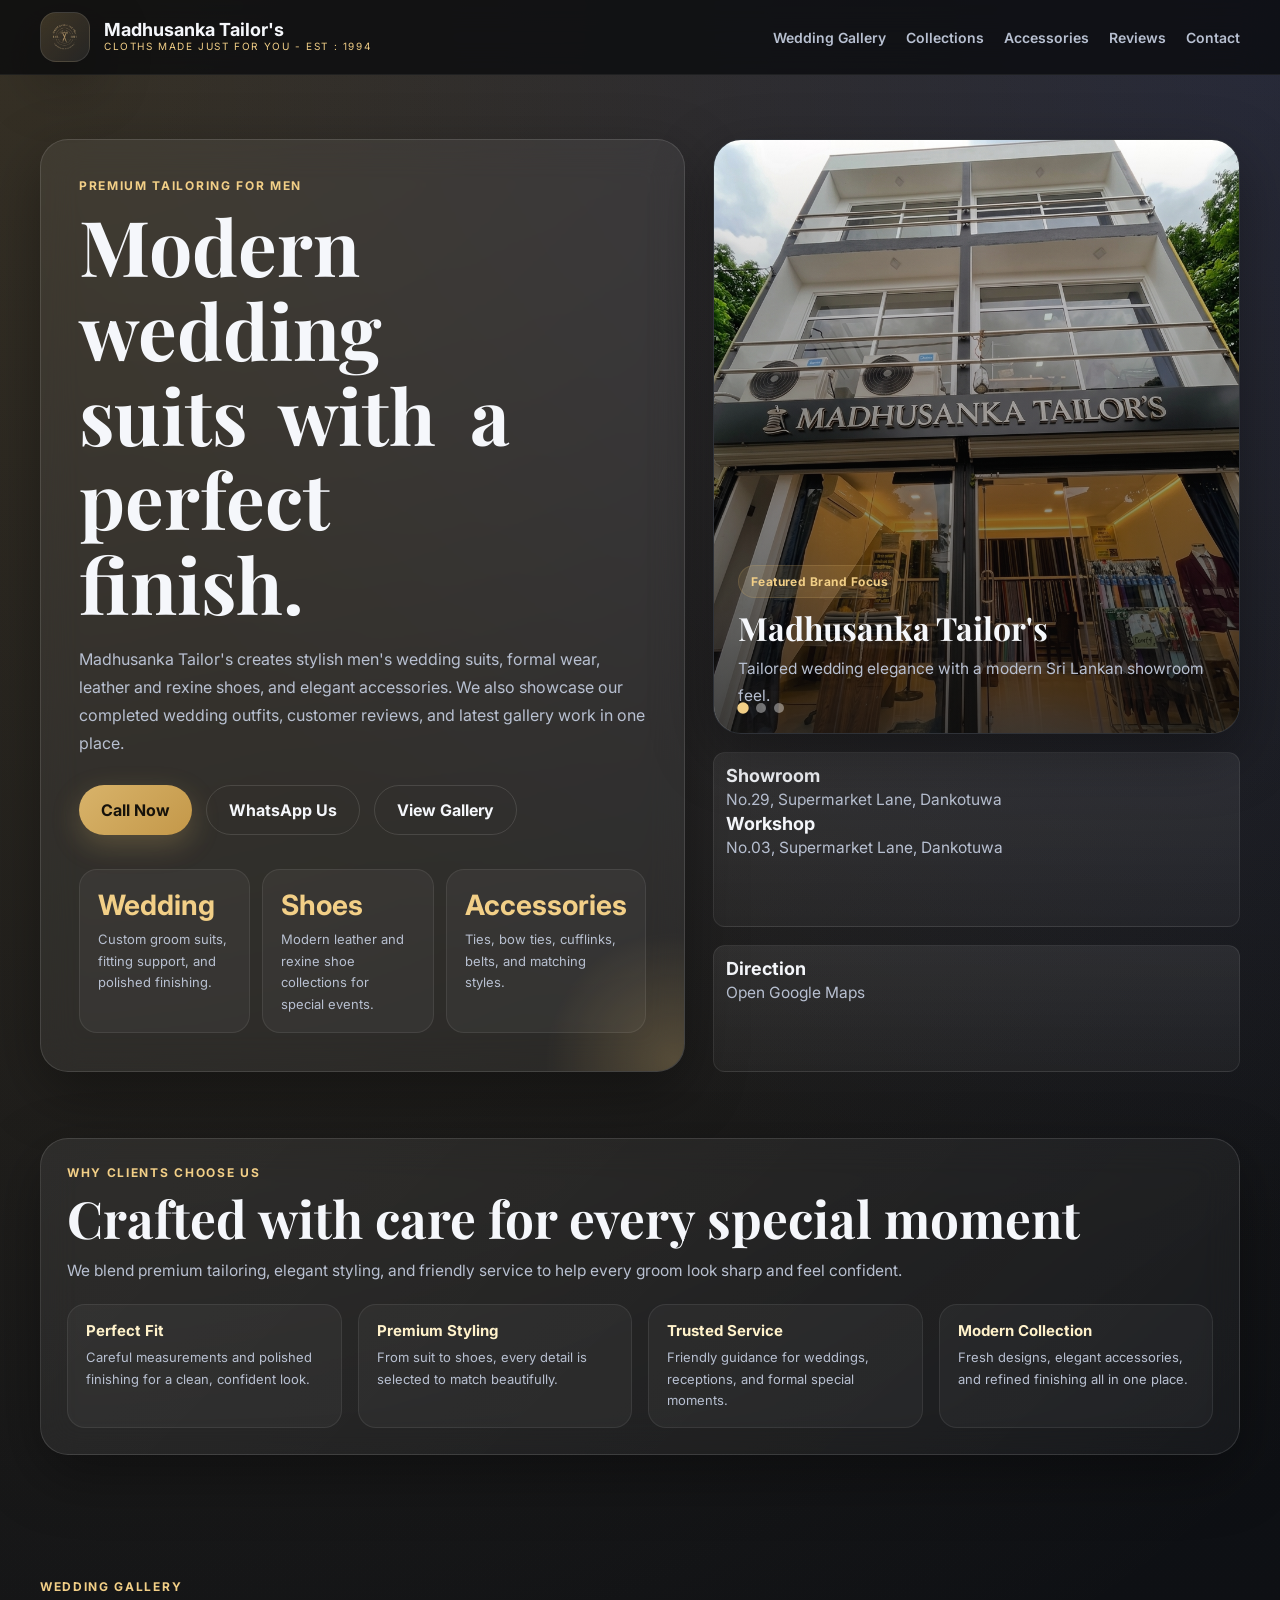
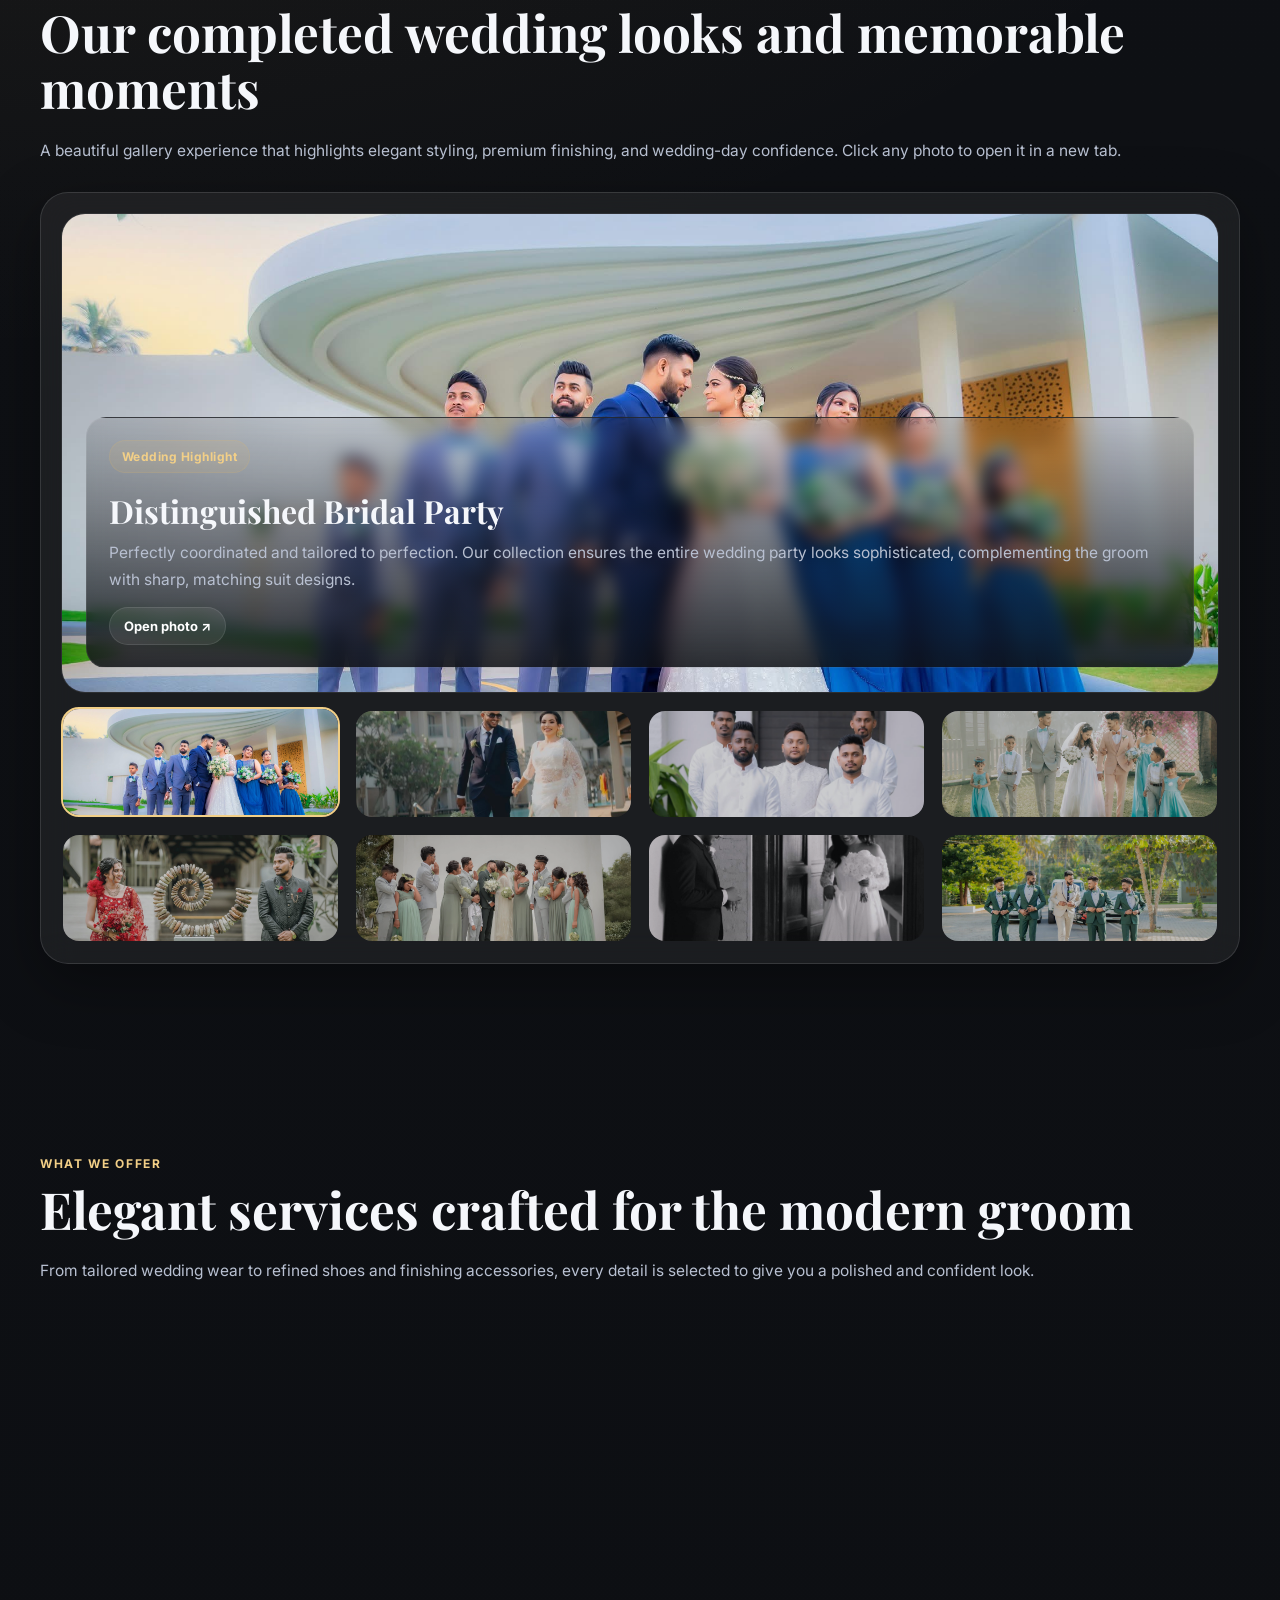
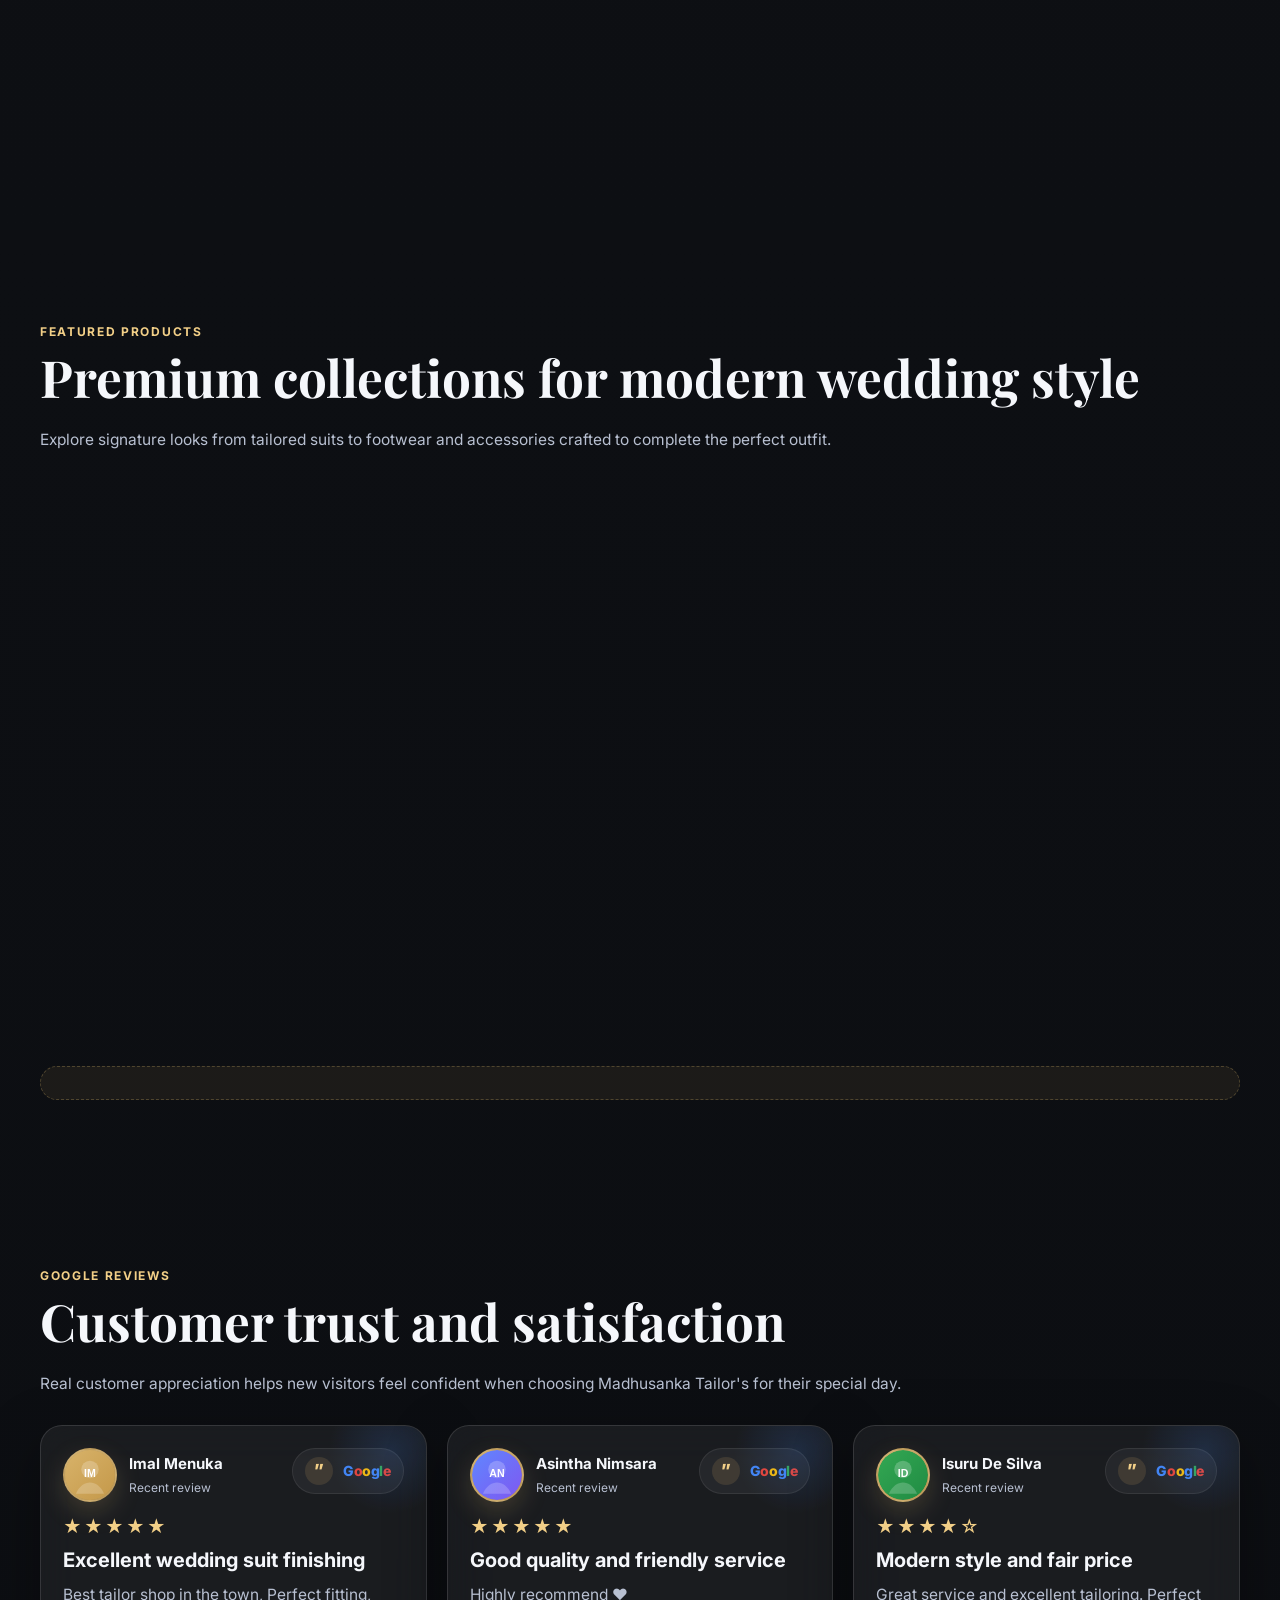
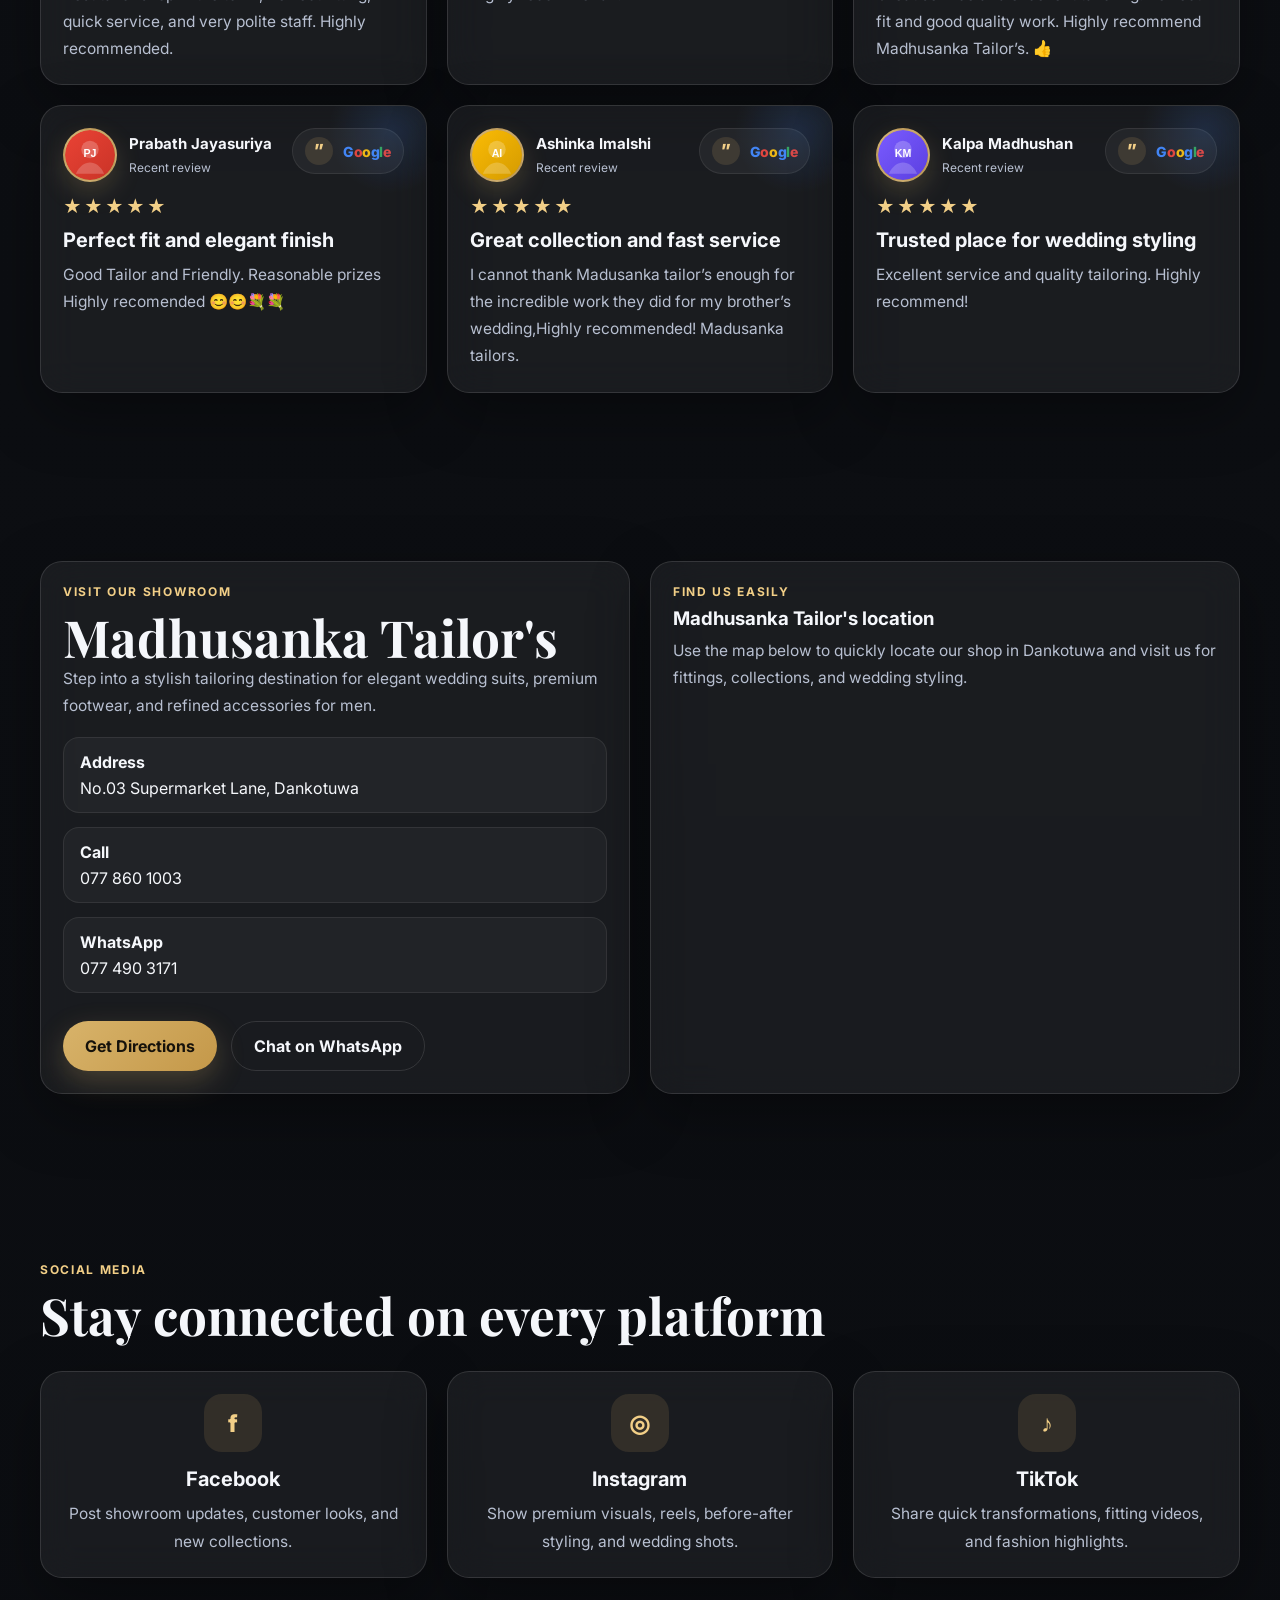
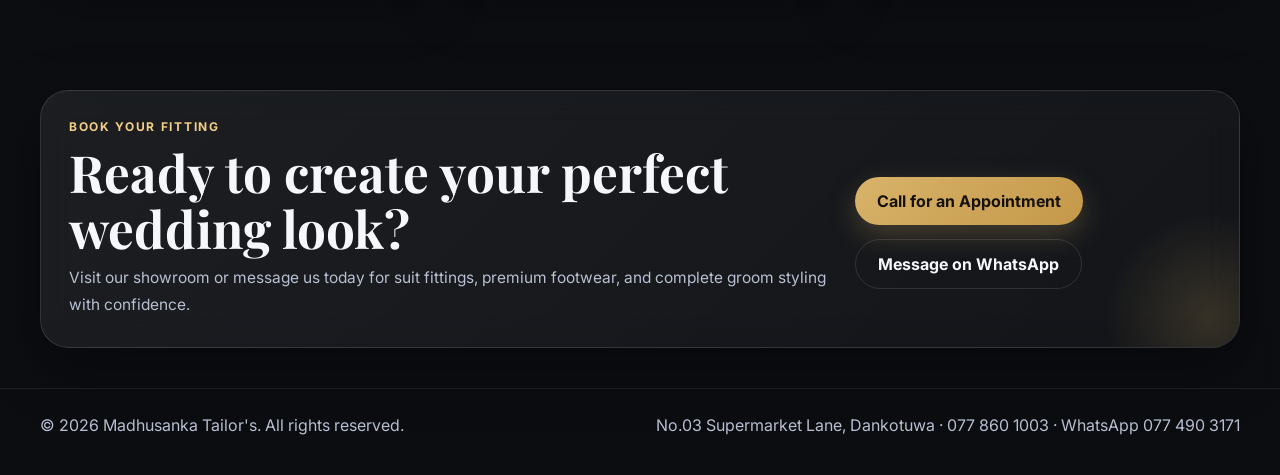
==== commit 63eba790: "Update index.html" ====
--- a/index.html
+++ b/index.html
@@ -91,6 +91,8 @@
           <div class="quick-grid">
             <div class="quick-box">
               <strong>Showroom</strong>
+              <p>No.29, Supermarket Lane, Dankotuwa</p>
+              <strong>Workshop</strong>
               <p>No.03, Supermarket Lane, Dankotuwa</p>
             </div>
             <div class="quick-box">
@@ -366,4 +368,4 @@
   <script src="script.js" defer></script>
 </body>
 
-</html>+</html>
